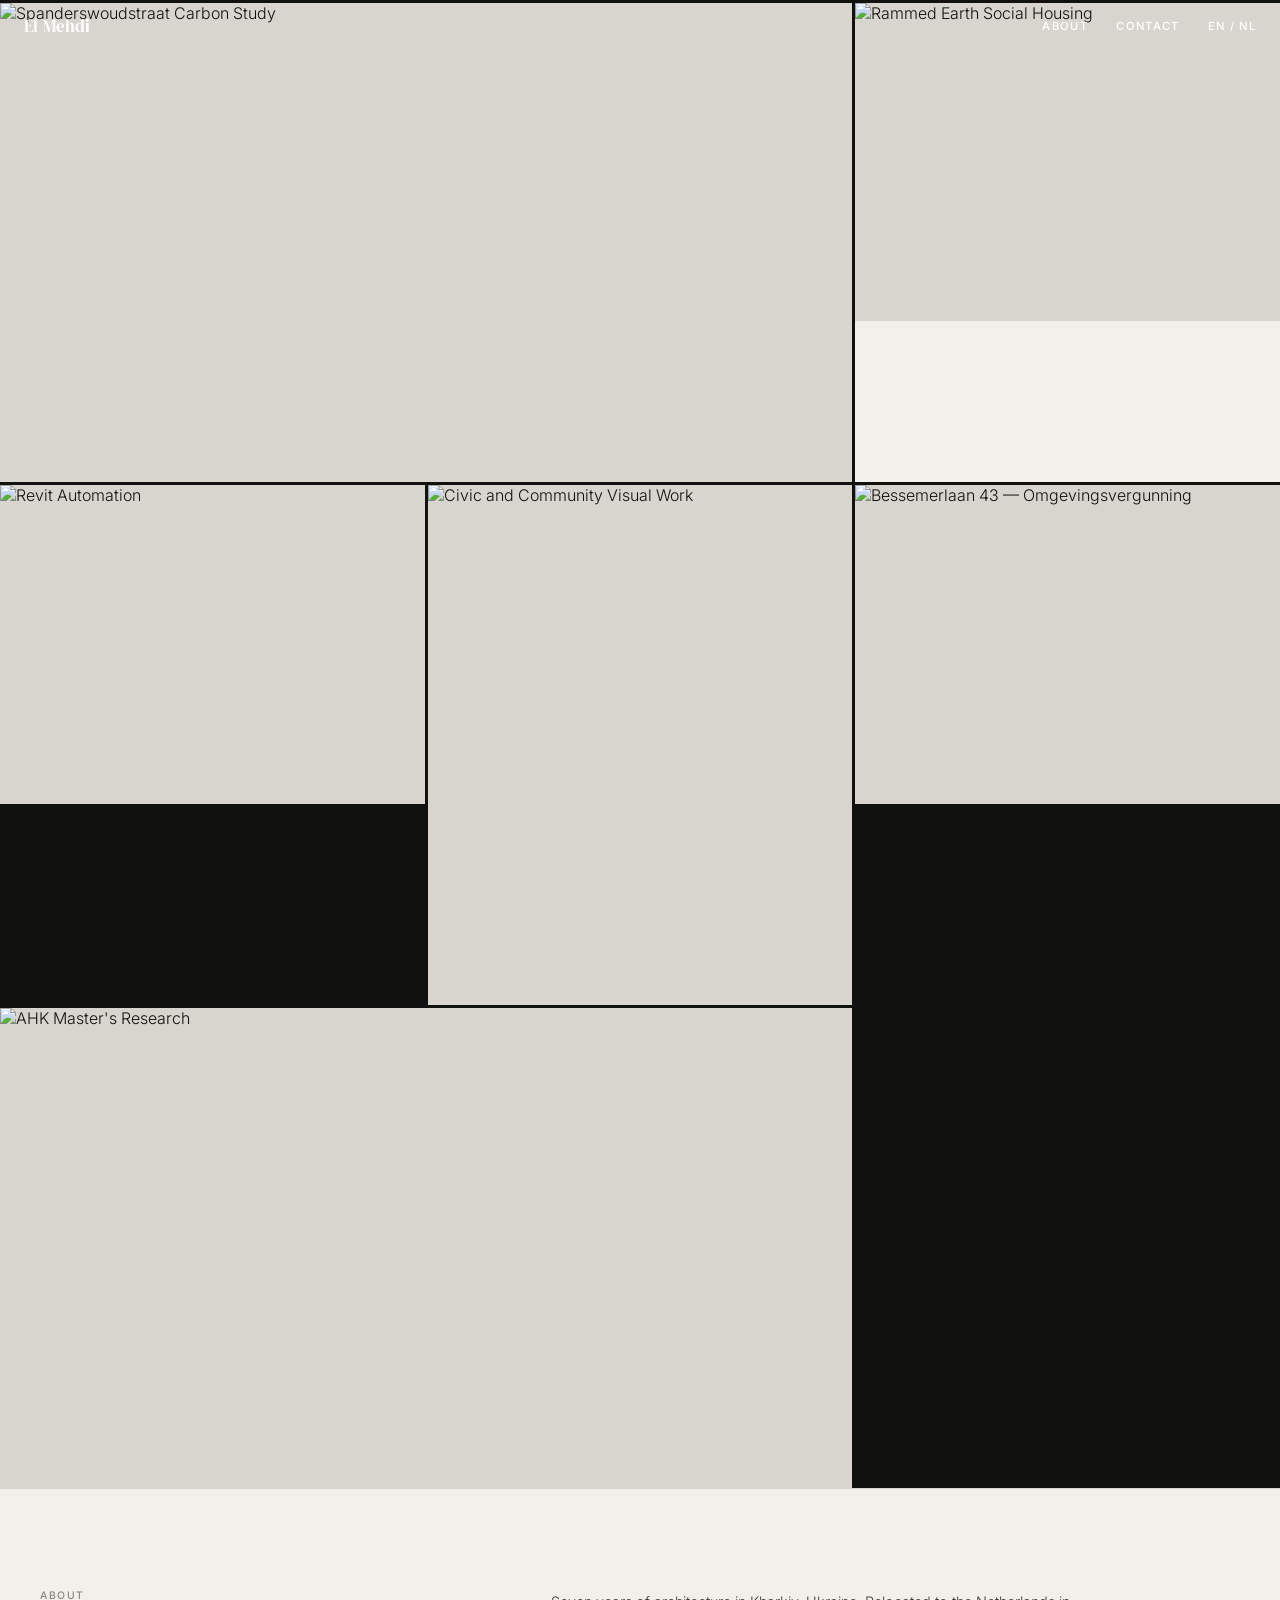
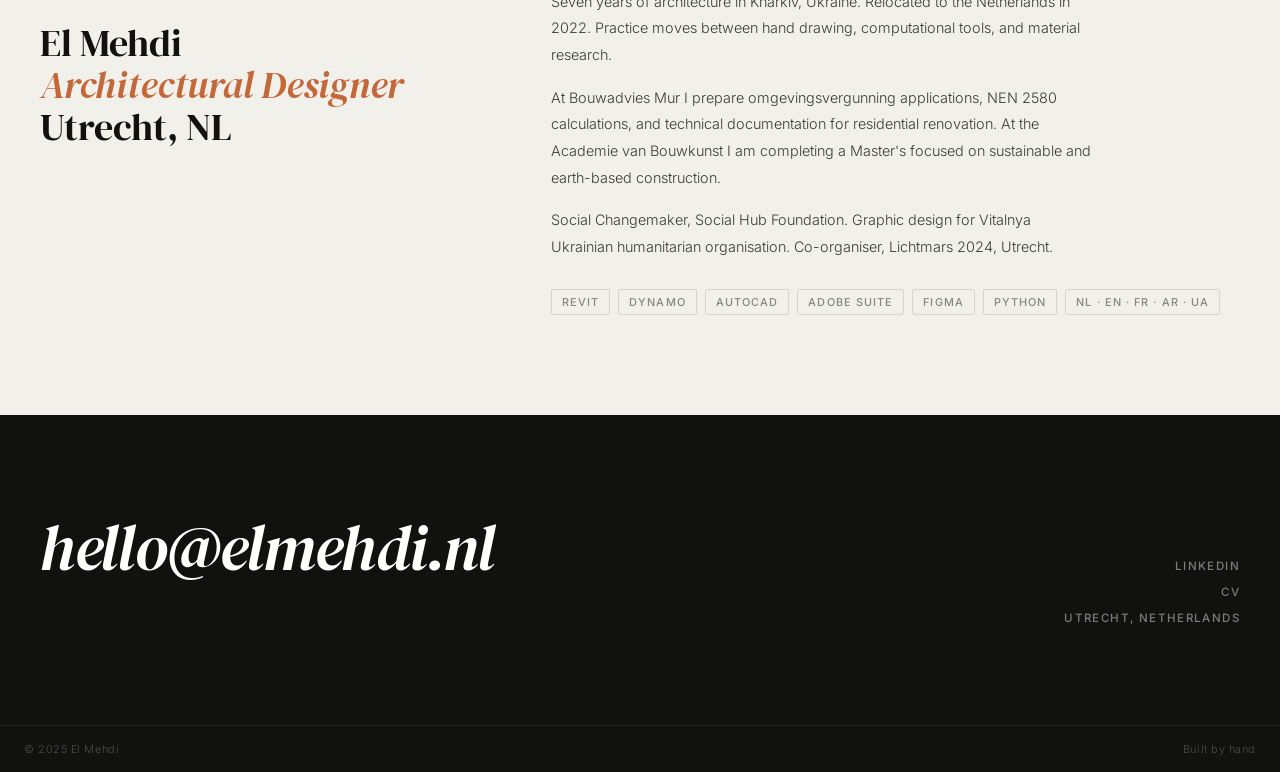
==== index.html @ c6e4014d "Add files via upload" ====
<!DOCTYPE html>
<html lang="en">
<head>
  <meta charset="UTF-8" />
  <meta name="viewport" content="width=device-width, initial-scale=1.0" />
  <title>El Mehdi — Architectural Designer</title>
  <link rel="preconnect" href="https://fonts.googleapis.com" />
  <link rel="preconnect" href="https://fonts.gstatic.com" crossorigin />
  <link href="https://fonts.googleapis.com/css2?family=DM+Serif+Display:ital@0;1&family=Inter:wght@300;400;500&display=swap" rel="stylesheet" />
  <link rel="stylesheet" href="style.css" />
</head>
<body>

  <!-- NAV -->
  <nav id="nav">
    <a href="#" class="nav-logo">El Mehdi</a>
    <div class="nav-right">
      <a href="#about">About</a>
      <a href="#contact">Contact</a>
      <span class="nav-lang">EN / NL</span>
    </div>
  </nav>

  <!-- GRID -->
  <main class="grid" id="work">

    <!-- Item 1 — large, spans 2 cols -->
    <article class="cell cell--wide" data-index="01">
      <a href="project-carbon.html" class="cell-link">
        <div class="cell-img">
          <img src="images/project-1.jpg" alt="Spanderswoudstraat Carbon Study" loading="lazy" />
          <div class="cell-placeholder"></div>
        </div>
        <div class="cell-info">
          <span class="cell-cat">Sustainability Research</span>
          <h2 class="cell-title">Spanderswoudstraat<br>Carbon Study</h2>
          <span class="cell-year">2024</span>
        </div>
      </a>
    </article>

    <!-- Item 2 -->
    <article class="cell" data-index="02">
      <a href="project-earth.html" class="cell-link">
        <div class="cell-img">
          <img src="images/project-2.jpg" alt="Rammed Earth Social Housing" loading="lazy" />
          <div class="cell-placeholder"></div>
        </div>
        <div class="cell-info">
          <span class="cell-cat">Material Research</span>
          <h2 class="cell-title">Rammed Earth<br>Social Housing</h2>
          <span class="cell-year">2024</span>
        </div>
      </a>
    </article>

    <!-- Item 3 -->
    <article class="cell" data-index="03">
      <a href="project-bim.html" class="cell-link">
        <div class="cell-img">
          <img src="images/project-3.jpg" alt="Revit Automation" loading="lazy" />
          <div class="cell-placeholder"></div>
        </div>
        <div class="cell-info">
          <span class="cell-cat">Technical Practice · BIM</span>
          <h2 class="cell-title">Revit Automation<br>Dynamo / Python</h2>
          <span class="cell-year">2024–25</span>
        </div>
      </a>
    </article>

    <!-- Item 4 — tall -->
    <article class="cell cell--tall" data-index="04">
      <a href="project-civic.html" class="cell-link">
        <div class="cell-img">
          <img src="images/project-4.jpg" alt="Civic and Community Visual Work" loading="lazy" />
          <div class="cell-placeholder"></div>
        </div>
        <div class="cell-info">
          <span class="cell-cat">Graphic Design · Community</span>
          <h2 class="cell-title">Civic &amp;<br>Community Work</h2>
          <span class="cell-year">2023–24</span>
        </div>
      </a>
    </article>

    <!-- Item 5 -->
    <article class="cell" data-index="05">
      <a href="project-bessemerlaan.html" class="cell-link">
        <div class="cell-img">
          <img src="images/project-5.jpg" alt="Bessemerlaan 43 — Omgevingsvergunning" loading="lazy" />
          <div class="cell-placeholder"></div>
        </div>
        <div class="cell-info">
          <span class="cell-cat">Technical Documentation</span>
          <h2 class="cell-title">Bessemerlaan 43<br>Omgevingsvergunning</h2>
          <span class="cell-year">2025</span>
        </div>
      </a>
    </article>

    <!-- Item 6 — wide -->
    <article class="cell cell--wide" data-index="06">
      <a href="project-master.html" class="cell-link">
        <div class="cell-img">
          <img src="images/project-6.jpg" alt="AHK Master's Research" loading="lazy" />
          <div class="cell-placeholder"></div>
        </div>
        <div class="cell-info">
          <span class="cell-cat">Academic Research · AHK</span>
          <h2 class="cell-title">Master's Research<br>Academie van Bouwkunst</h2>
          <span class="cell-year">2023–present</span>
        </div>
      </a>
    </article>

  </main>

  <!-- ABOUT -->
  <section id="about" class="about">
    <div class="about-grid">
      <div class="about-left">
        <p class="about-label">About</p>
        <h2 class="about-title">El Mehdi<br><em>Architectural Designer</em><br>Utrecht, NL</h2>
      </div>
      <div class="about-right">
        <p>Seven years of architecture in Kharkiv, Ukraine. Relocated to the Netherlands in 2022. Practice moves between hand drawing, computational tools, and material research.</p>
        <p>At Bouwadvies Mur I prepare omgevingsvergunning applications, NEN 2580 calculations, and technical documentation for residential renovation. At the Academie van Bouwkunst I am completing a Master's focused on sustainable and earth-based construction.</p>
        <p>Social Changemaker, Social Hub Foundation. Graphic design for Vitalnya Ukrainian humanitarian organisation. Co-organiser, Lichtmars 2024, Utrecht.</p>
        <div class="about-skills">
          <span>Revit</span><span>Dynamo</span><span>AutoCAD</span>
          <span>Adobe Suite</span><span>Figma</span><span>Python</span>
          <span>NL · EN · FR · AR · UA</span>
        </div>
      </div>
    </div>
  </section>

  <!-- CONTACT -->
  <section id="contact" class="contact">
    <div class="contact-inner">
      <a href="mailto:hello@elmehdi.nl" class="contact-email">hello@elmehdi.nl</a>
      <div class="contact-meta">
        <a href="https://linkedin.com/in/elmehdi" target="_blank" rel="noopener">LinkedIn</a>
        <a href="cv.pdf" target="_blank">CV</a>
        <span>Utrecht, Netherlands</span>
      </div>
    </div>
  </section>

  <footer>
    <span>© 2025 El Mehdi</span>
    <span>Built by hand</span>
  </footer>

  <script src="script.js"></script>
</body>
</html>
---- style.css ----
/* =============================================
   TOKENS
============================================= */
:root {
  --bg:       #F2F0EB;
  --ink:      #111110;
  --mid:      #888680;
  --line:     rgba(17,17,16,0.12);
  --overlay:  rgba(17,17,16,0.72);
  --clay:     #C4683A;
  --white:    #FFFFFF;

  --font-display: 'DM Serif Display', Georgia, serif;
  --font-body:    'Inter', system-ui, sans-serif;

  --nav-h: 52px;
}

/* =============================================
   RESET
============================================= */
*, *::before, *::after { box-sizing: border-box; margin: 0; padding: 0; }
html { scroll-behavior: smooth; }
body {
  background: var(--bg);
  color: var(--ink);
  font-family: var(--font-body);
  font-weight: 300;
  -webkit-font-smoothing: antialiased;
}
a { color: inherit; text-decoration: none; }
img { display: block; width: 100%; height: 100%; object-fit: cover; }

/* =============================================
   NAV
============================================= */
#nav {
  position: fixed;
  top: 0; left: 0; right: 0;
  z-index: 200;
  height: var(--nav-h);
  display: flex;
  align-items: center;
  justify-content: space-between;
  padding: 0 24px;
  mix-blend-mode: normal;
  transition: background 0.3s, border-color 0.3s;
}

#nav.scrolled {
  background: rgba(242,240,235,0.92);
  backdrop-filter: blur(10px);
  border-bottom: 1px solid var(--line);
}

.nav-logo {
  font-family: var(--font-display);
  font-size: 1.05rem;
  letter-spacing: 0.01em;
  color: var(--white);
  mix-blend-mode: difference;
}

.nav-right {
  display: flex;
  align-items: center;
  gap: 28px;
}

.nav-right a,
.nav-lang {
  font-size: 0.7rem;
  font-weight: 500;
  letter-spacing: 0.12em;
  text-transform: uppercase;
  color: var(--white);
  mix-blend-mode: difference;
  transition: opacity 0.2s;
}

.nav-right a:hover { opacity: 0.5; }

/* =============================================
   GRID
============================================= */
.grid {
  display: grid;
  grid-template-columns: repeat(3, 1fr);
  gap: 3px;
  padding-top: 3px;       /* gap from very top */
  background: var(--ink); /* gap color */
}

/* ---- cell base ---- */
.cell {
  position: relative;
  overflow: hidden;
  background: var(--bg);
}

.cell--wide  { grid-column: span 2; }
.cell--tall  { grid-row: span 2; }

.cell-link {
  display: block;
  position: relative;
  width: 100%;
  height: 100%;
}

/* ---- image wrapper ---- */
.cell-img {
  position: relative;
  width: 100%;
  /* default aspect ratio — tall cells get natural height from row span */
  aspect-ratio: 4 / 3;
  overflow: hidden;
  background: #d8d5ce;
}

.cell--wide  .cell-img { aspect-ratio: 16 / 9; }
.cell--tall  .cell-img { aspect-ratio: unset; height: 100%; min-height: 520px; }

.cell-img img {
  position: absolute;
  inset: 0;
  transition: transform 0.6s cubic-bezier(0.25, 0.46, 0.45, 0.94);
}

.cell:hover .cell-img img {
  transform: scale(1.04);
}

/* placeholder (shown when no image loaded) */
.cell-placeholder {
  position: absolute;
  inset: 0;
  background: linear-gradient(160deg, #dbd8d0 0%, #cac6be 100%);
  z-index: 0;
}

/* hide placeholder once real img loads */
.cell-img img + .cell-placeholder { z-index: -1; }

/* ---- overlay info (hidden until hover) ---- */
.cell-info {
  position: absolute;
  inset: 0;
  display: flex;
  flex-direction: column;
  justify-content: flex-end;
  padding: 24px 20px;
  background: linear-gradient(
    to top,
    rgba(0,0,0,0.68) 0%,
    rgba(0,0,0,0.28) 45%,
    rgba(0,0,0,0) 100%
  );
  opacity: 0;
  transition: opacity 0.35s ease;
}

.cell:hover .cell-info,
.cell:focus-within .cell-info {
  opacity: 1;
}

.cell-cat {
  font-size: 0.62rem;
  font-weight: 500;
  letter-spacing: 0.14em;
  text-transform: uppercase;
  color: rgba(255,255,255,0.65);
  margin-bottom: 5px;
}

.cell-title {
  font-family: var(--font-display);
  font-size: clamp(1.1rem, 1.8vw, 1.6rem);
  font-weight: 400;
  line-height: 1.1;
  color: var(--white);
  margin-bottom: 8px;
}

.cell-year {
  font-size: 0.65rem;
  font-weight: 400;
  letter-spacing: 0.1em;
  color: rgba(255,255,255,0.5);
}

/* index number — subtle top-left badge */
.cell::before {
  content: attr(data-index);
  position: absolute;
  top: 14px;
  left: 16px;
  z-index: 10;
  font-size: 0.6rem;
  font-weight: 500;
  letter-spacing: 0.1em;
  color: rgba(255,255,255,0.4);
  pointer-events: none;
  opacity: 0;
  transition: opacity 0.3s;
}

.cell:hover::before { opacity: 1; }

/* =============================================
   ABOUT
============================================= */
.about {
  padding: 100px 24px;
  border-top: 1px solid var(--line);
}

.about-grid {
  max-width: 1200px;
  margin: 0 auto;
  display: grid;
  grid-template-columns: 1fr 1.6fr;
  gap: 80px;
  align-items: start;
}

.about-label {
  font-size: 0.65rem;
  font-weight: 500;
  letter-spacing: 0.15em;
  text-transform: uppercase;
  color: var(--mid);
  margin-bottom: 20px;
}

.about-title {
  font-family: var(--font-display);
  font-size: clamp(1.8rem, 3vw, 3rem);
  font-weight: 400;
  line-height: 1.1;
}

.about-title em {
  color: var(--clay);
  font-style: italic;
}

.about-right p {
  font-size: 0.9rem;
  line-height: 1.85;
  color: #3a3a38;
  margin-bottom: 1rem;
  max-width: 60ch;
}

.about-skills {
  display: flex;
  flex-wrap: wrap;
  gap: 8px;
  margin-top: 28px;
}

.about-skills span {
  font-size: 0.68rem;
  font-weight: 500;
  letter-spacing: 0.1em;
  text-transform: uppercase;
  color: var(--mid);
  border: 1px solid var(--line);
  padding: 5px 10px;
  border-radius: 2px;
}

/* =============================================
   CONTACT
============================================= */
.contact {
  padding: 100px 24px;
  border-top: 1px solid var(--line);
  background: var(--ink);
  color: var(--white);
}

.contact-inner {
  max-width: 1200px;
  margin: 0 auto;
  display: flex;
  align-items: baseline;
  justify-content: space-between;
  flex-wrap: wrap;
  gap: 32px;
}

.contact-email {
  font-family: var(--font-display);
  font-size: clamp(2rem, 5vw, 5rem);
  font-weight: 400;
  font-style: italic;
  color: var(--white);
  letter-spacing: -0.02em;
  line-height: 1;
  transition: color 0.2s;
}

.contact-email:hover { color: var(--clay); }

.contact-meta {
  display: flex;
  flex-direction: column;
  gap: 12px;
  align-items: flex-end;
}

.contact-meta a,
.contact-meta span {
  font-size: 0.72rem;
  font-weight: 500;
  letter-spacing: 0.12em;
  text-transform: uppercase;
  color: rgba(255,255,255,0.45);
  transition: color 0.2s;
}

.contact-meta a:hover { color: var(--white); }

/* =============================================
   FOOTER
============================================= */
footer {
  display: flex;
  justify-content: space-between;
  padding: 16px 24px;
  border-top: 1px solid rgba(255,255,255,0.08);
  background: var(--ink);
  font-size: 0.68rem;
  color: rgba(255,255,255,0.25);
  letter-spacing: 0.05em;
}

/* =============================================
   RESPONSIVE
============================================= */
@media (max-width: 900px) {
  .grid { grid-template-columns: repeat(2, 1fr); }
  .cell--wide { grid-column: span 2; }
  .cell--tall { grid-row: span 1; }
  .cell--tall .cell-img { aspect-ratio: 4/3; min-height: unset; height: auto; }
}

@media (max-width: 600px) {
  .grid { grid-template-columns: 1fr; gap: 2px; }
  .cell--wide { grid-column: span 1; }
  .cell--wide .cell-img { aspect-ratio: 4/3; }

  .cell-info { opacity: 1; }  /* always visible on mobile */

  .about-grid { grid-template-columns: 1fr; gap: 40px; }
  .contact-inner { flex-direction: column; }
  .contact-meta { align-items: flex-start; }

  .nav-right { gap: 16px; }
  .nav-lang { display: none; }
}

@media (prefers-reduced-motion: reduce) {
  .cell-img img { transition: none; }
  .cell-info { transition: none; }
}
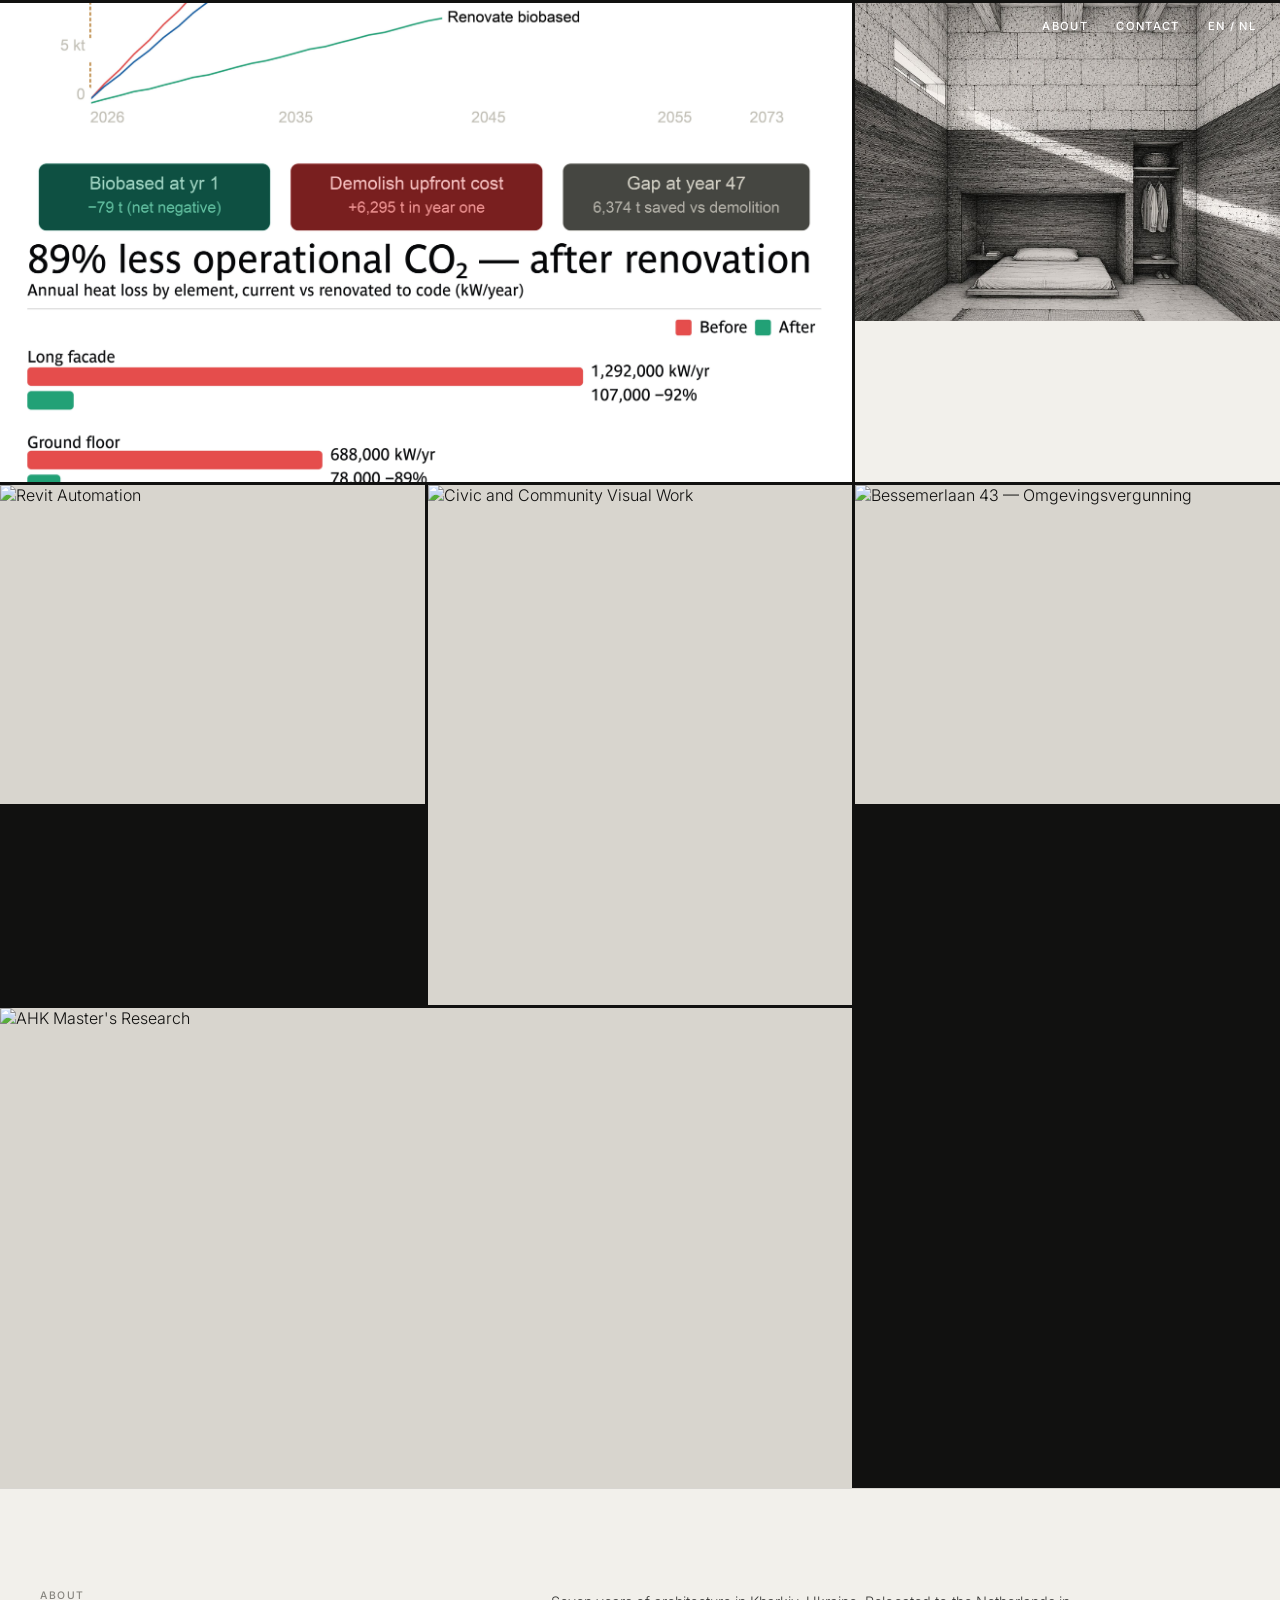
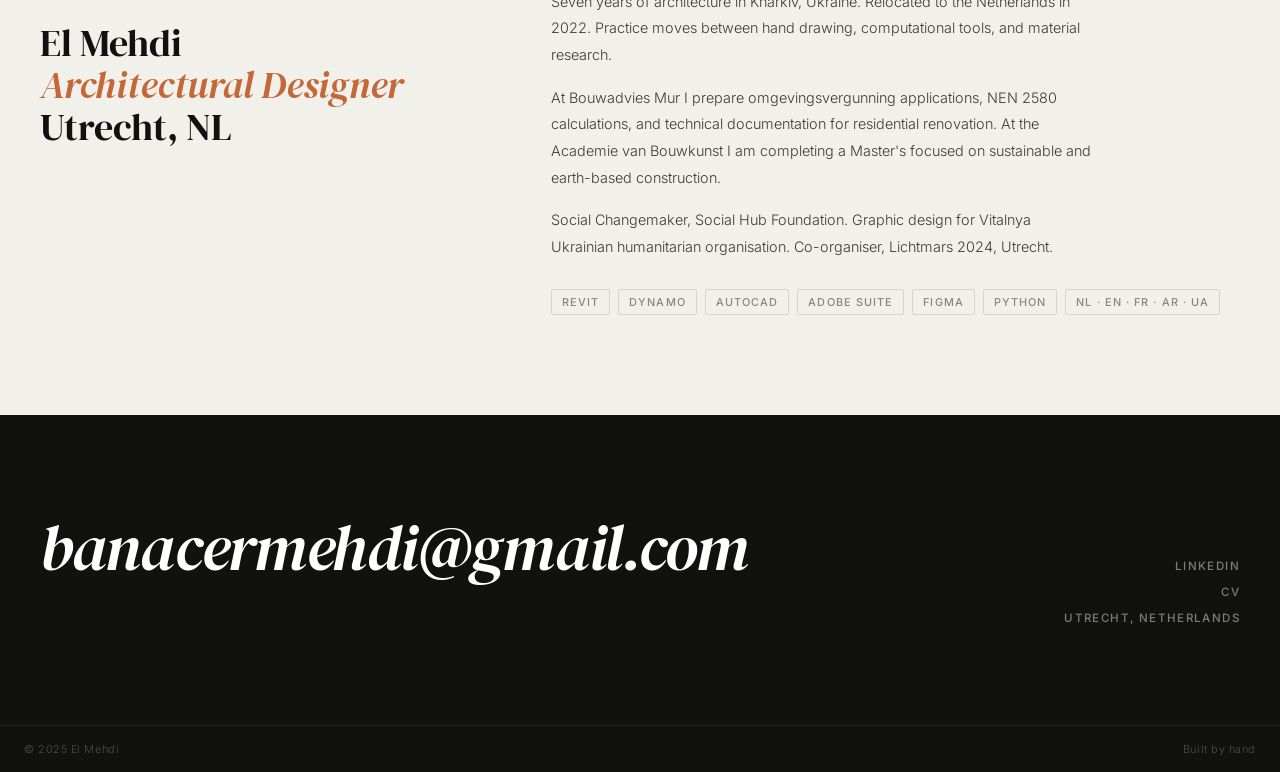
==== commit 446a4a5b: "Update index.html" ====
--- a/index.html
+++ b/index.html
@@ -139,7 +139,7 @@
   <!-- CONTACT -->
   <section id="contact" class="contact">
     <div class="contact-inner">
-      <a href="mailto:hello@elmehdi.nl" class="contact-email">hello@elmehdi.nl</a>
+      <a href="mailto:banacermehdi@gmail.com" class="contact-email">banacermehdi@gmail.com</a>
       <div class="contact-meta">
         <a href="https://linkedin.com/in/elmehdi" target="_blank" rel="noopener">LinkedIn</a>
         <a href="cv.pdf" target="_blank">CV</a>
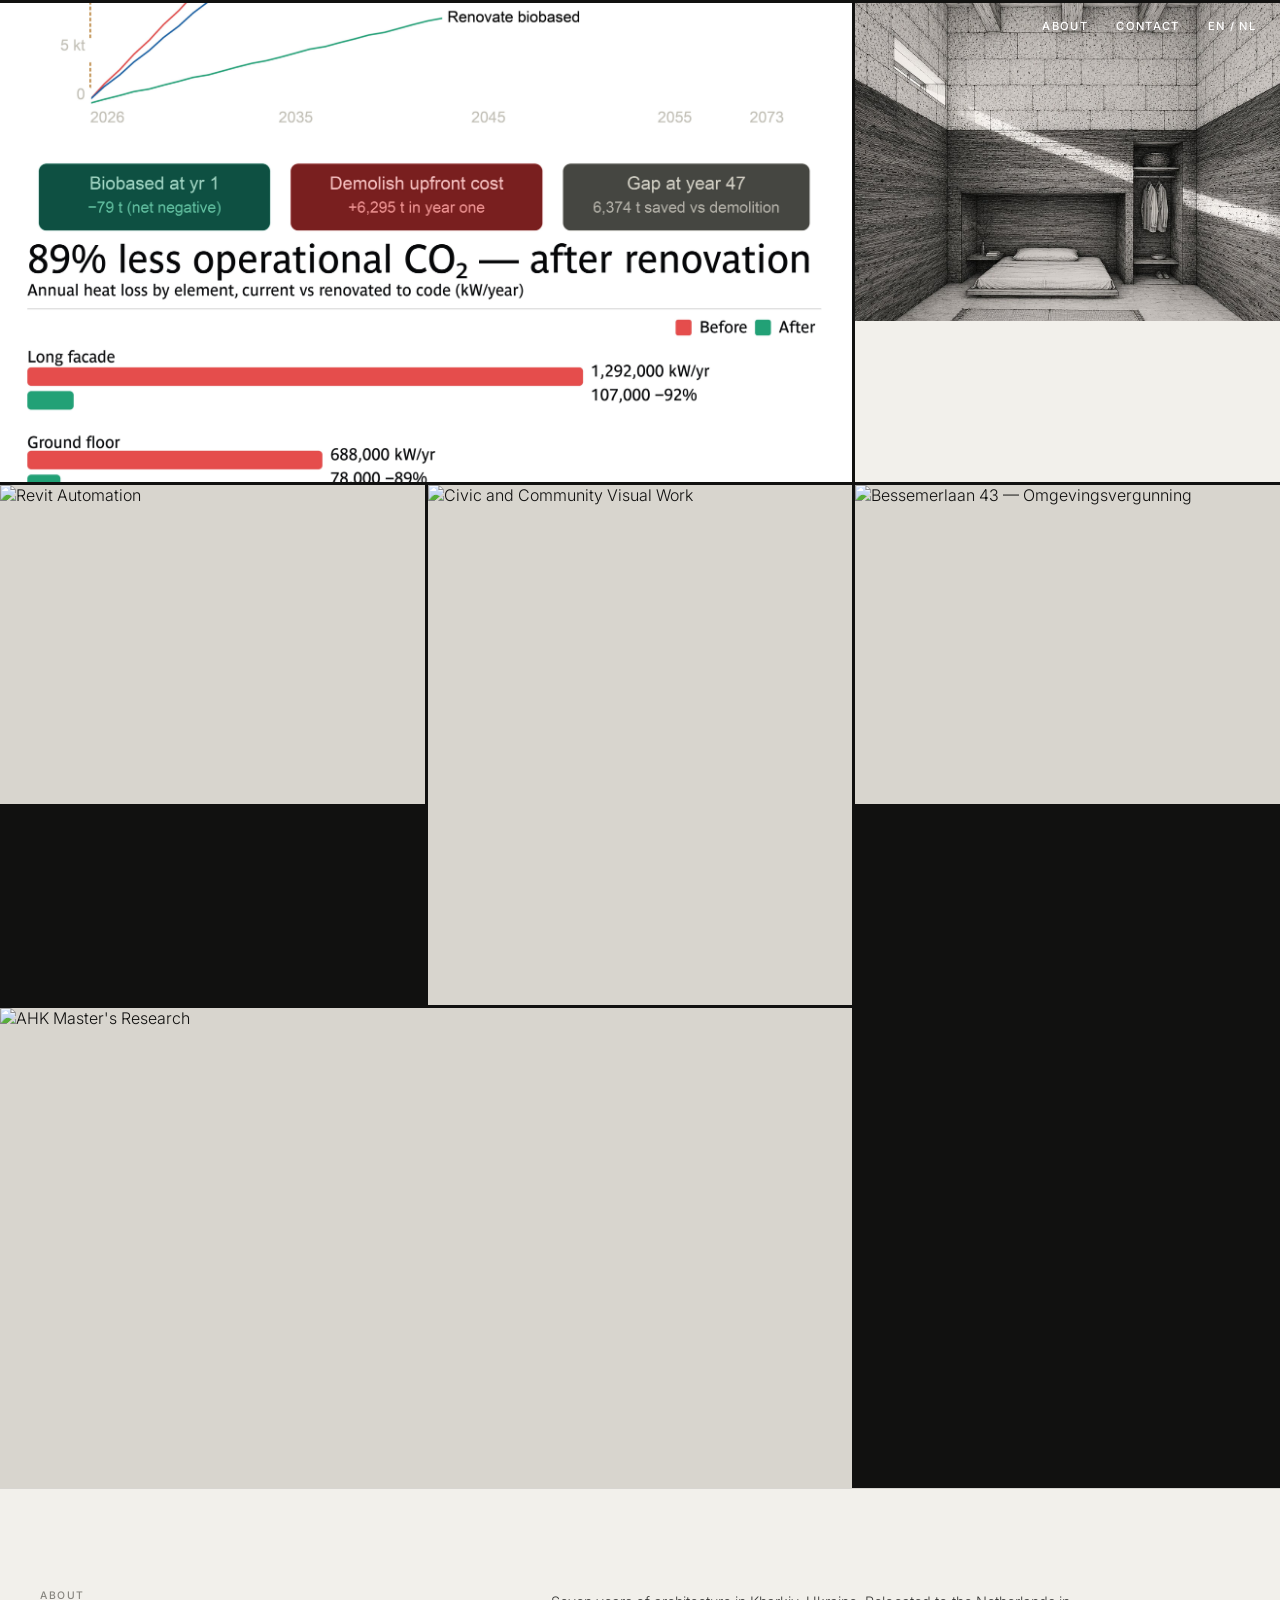
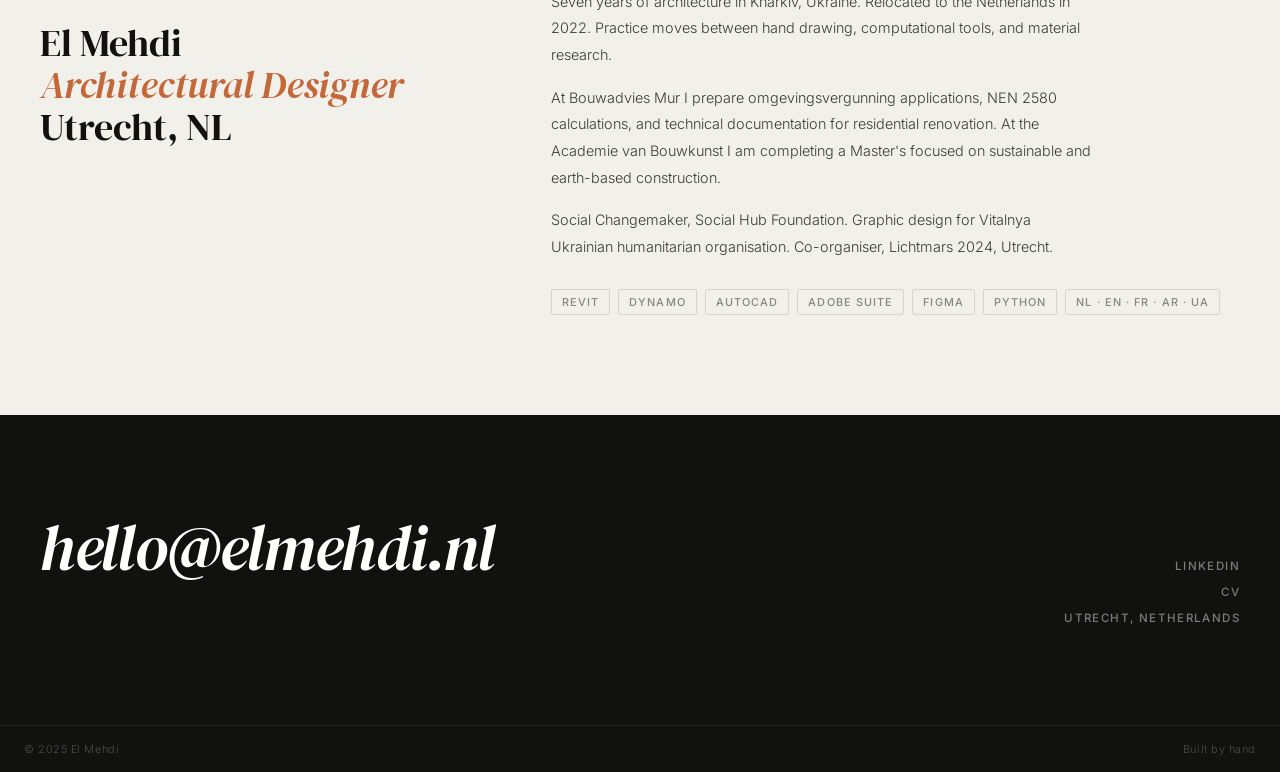
==== commit 18fbd6a9: "Add files via upload" ====
--- a/index.html
+++ b/index.html
@@ -26,7 +26,7 @@
 
     <!-- Item 1 — large, spans 2 cols -->
     <article class="cell cell--wide" data-index="01">
-      <a href="project-carbon.html" class="cell-link">
+      <a href="projects/project-carbon.html" class="cell-link">
         <div class="cell-img">
           <img src="images/project-1.jpg" alt="Spanderswoudstraat Carbon Study" loading="lazy" />
           <div class="cell-placeholder"></div>
@@ -41,7 +41,7 @@
 
     <!-- Item 2 -->
     <article class="cell" data-index="02">
-      <a href="project-earth.html" class="cell-link">
+      <a href="projects/project-earth.html" class="cell-link">
         <div class="cell-img">
           <img src="images/project-2.jpg" alt="Rammed Earth Social Housing" loading="lazy" />
           <div class="cell-placeholder"></div>
@@ -56,7 +56,7 @@
 
     <!-- Item 3 -->
     <article class="cell" data-index="03">
-      <a href="project-bim.html" class="cell-link">
+      <a href="projects/project-bim.html" class="cell-link">
         <div class="cell-img">
           <img src="images/project-3.jpg" alt="Revit Automation" loading="lazy" />
           <div class="cell-placeholder"></div>
@@ -71,7 +71,7 @@
 
     <!-- Item 4 — tall -->
     <article class="cell cell--tall" data-index="04">
-      <a href="project-civic.html" class="cell-link">
+      <a href="projects/project-civic.html" class="cell-link">
         <div class="cell-img">
           <img src="images/project-4.jpg" alt="Civic and Community Visual Work" loading="lazy" />
           <div class="cell-placeholder"></div>
@@ -86,7 +86,7 @@
 
     <!-- Item 5 -->
     <article class="cell" data-index="05">
-      <a href="project-bessemerlaan.html" class="cell-link">
+      <a href="projects/project-bessemerlaan.html" class="cell-link">
         <div class="cell-img">
           <img src="images/project-5.jpg" alt="Bessemerlaan 43 — Omgevingsvergunning" loading="lazy" />
           <div class="cell-placeholder"></div>
@@ -101,7 +101,7 @@
 
     <!-- Item 6 — wide -->
     <article class="cell cell--wide" data-index="06">
-      <a href="project-master.html" class="cell-link">
+      <a href="projects/project-master.html" class="cell-link">
         <div class="cell-img">
           <img src="images/project-6.jpg" alt="AHK Master's Research" loading="lazy" />
           <div class="cell-placeholder"></div>
@@ -139,7 +139,7 @@
   <!-- CONTACT -->
   <section id="contact" class="contact">
     <div class="contact-inner">
-      <a href="mailto:banacermehdi@gmail.com" class="contact-email">banacermehdi@gmail.com</a>
+      <a href="mailto:hello@elmehdi.nl" class="contact-email">hello@elmehdi.nl</a>
       <div class="contact-meta">
         <a href="https://linkedin.com/in/elmehdi" target="_blank" rel="noopener">LinkedIn</a>
         <a href="cv.pdf" target="_blank">CV</a>
--- a/style.css
+++ b/style.css
@@ -367,3 +367,183 @@
   .cell-img img { transition: none; }
   .cell-info { transition: none; }
 }
+
+/* =============================================
+   PROJECT PAGE
+============================================= */
+.proj-hero {
+  position: relative;
+  height: 70vh;
+  min-height: 420px;
+  overflow: hidden;
+  background: #cac6be;
+}
+
+.proj-hero img {
+  position: absolute;
+  inset: 0;
+}
+
+.proj-hero-overlay {
+  position: absolute;
+  inset: 0;
+  background: linear-gradient(to top, rgba(0,0,0,0.55) 0%, rgba(0,0,0,0.05) 50%, rgba(0,0,0,0.25) 100%);
+  display: flex;
+  flex-direction: column;
+  justify-content: flex-end;
+  padding: 48px 24px;
+}
+
+.proj-back {
+  position: absolute;
+  top: 64px;
+  left: 24px;
+  z-index: 5;
+  font-size: 0.72rem;
+  font-weight: 500;
+  letter-spacing: 0.1em;
+  text-transform: uppercase;
+  color: var(--white);
+  display: flex;
+  align-items: center;
+  gap: 6px;
+  transition: opacity 0.2s;
+}
+
+.proj-back:hover { opacity: 0.6; }
+
+.proj-hero-cat {
+  font-size: 0.68rem;
+  font-weight: 500;
+  letter-spacing: 0.14em;
+  text-transform: uppercase;
+  color: rgba(255,255,255,0.7);
+  margin-bottom: 10px;
+}
+
+.proj-hero-title {
+  font-family: var(--font-display);
+  font-size: clamp(2rem, 5vw, 4.2rem);
+  font-weight: 400;
+  line-height: 1.05;
+  color: var(--white);
+  max-width: 16ch;
+}
+
+.proj-meta-bar {
+  max-width: 1200px;
+  margin: 0 auto;
+  display: flex;
+  flex-wrap: wrap;
+  gap: 48px;
+  padding: 36px 24px;
+  border-bottom: 1px solid var(--line);
+}
+
+.proj-meta-item {
+  display: flex;
+  flex-direction: column;
+  gap: 4px;
+}
+
+.proj-meta-label {
+  font-size: 0.62rem;
+  font-weight: 500;
+  letter-spacing: 0.12em;
+  text-transform: uppercase;
+  color: var(--mid);
+}
+
+.proj-meta-value {
+  font-size: 0.85rem;
+  color: var(--ink);
+}
+
+.proj-body {
+  max-width: 1200px;
+  margin: 0 auto;
+  padding: 56px 24px 0;
+  display: grid;
+  grid-template-columns: 0.8fr 1.5fr;
+  gap: 64px;
+}
+
+.proj-intro {
+  font-family: var(--font-display);
+  font-size: clamp(1.3rem, 2vw, 1.8rem);
+  font-style: italic;
+  line-height: 1.4;
+  color: var(--ink);
+}
+
+.proj-text p {
+  font-size: 0.92rem;
+  line-height: 1.9;
+  color: #3a3a38;
+  margin-bottom: 1.4rem;
+  max-width: 68ch;
+}
+
+.proj-text h3 {
+  font-family: var(--font-display);
+  font-size: 1.3rem;
+  font-weight: 400;
+  margin: 2rem 0 1rem;
+}
+
+.proj-gallery {
+  max-width: 1200px;
+  margin: 64px auto 0;
+  padding: 0 24px;
+  display: grid;
+  grid-template-columns: repeat(2, 1fr);
+  gap: 3px;
+}
+
+.proj-gallery img {
+  aspect-ratio: 4/3;
+  width: 100%;
+  background: #d8d5ce;
+}
+
+.proj-gallery .full {
+  grid-column: 1 / -1;
+  aspect-ratio: 16/9;
+}
+
+.proj-nav {
+  max-width: 1200px;
+  margin: 80px auto 0;
+  padding: 36px 24px;
+  border-top: 1px solid var(--line);
+  display: flex;
+  justify-content: space-between;
+  align-items: center;
+}
+
+.proj-nav a {
+  font-size: 0.72rem;
+  font-weight: 500;
+  letter-spacing: 0.1em;
+  text-transform: uppercase;
+  color: var(--mid);
+  transition: color 0.2s;
+}
+
+.proj-nav a:hover { color: var(--ink); }
+
+.proj-nav .next {
+  font-family: var(--font-display);
+  font-size: 1.1rem;
+  font-style: italic;
+  text-transform: none;
+  letter-spacing: 0;
+  color: var(--ink);
+}
+
+@media (max-width: 800px) {
+  .proj-body { grid-template-columns: 1fr; gap: 32px; }
+  .proj-gallery { grid-template-columns: 1fr; }
+  .proj-gallery .full { grid-column: 1; }
+  .proj-meta-bar { gap: 24px; }
+}
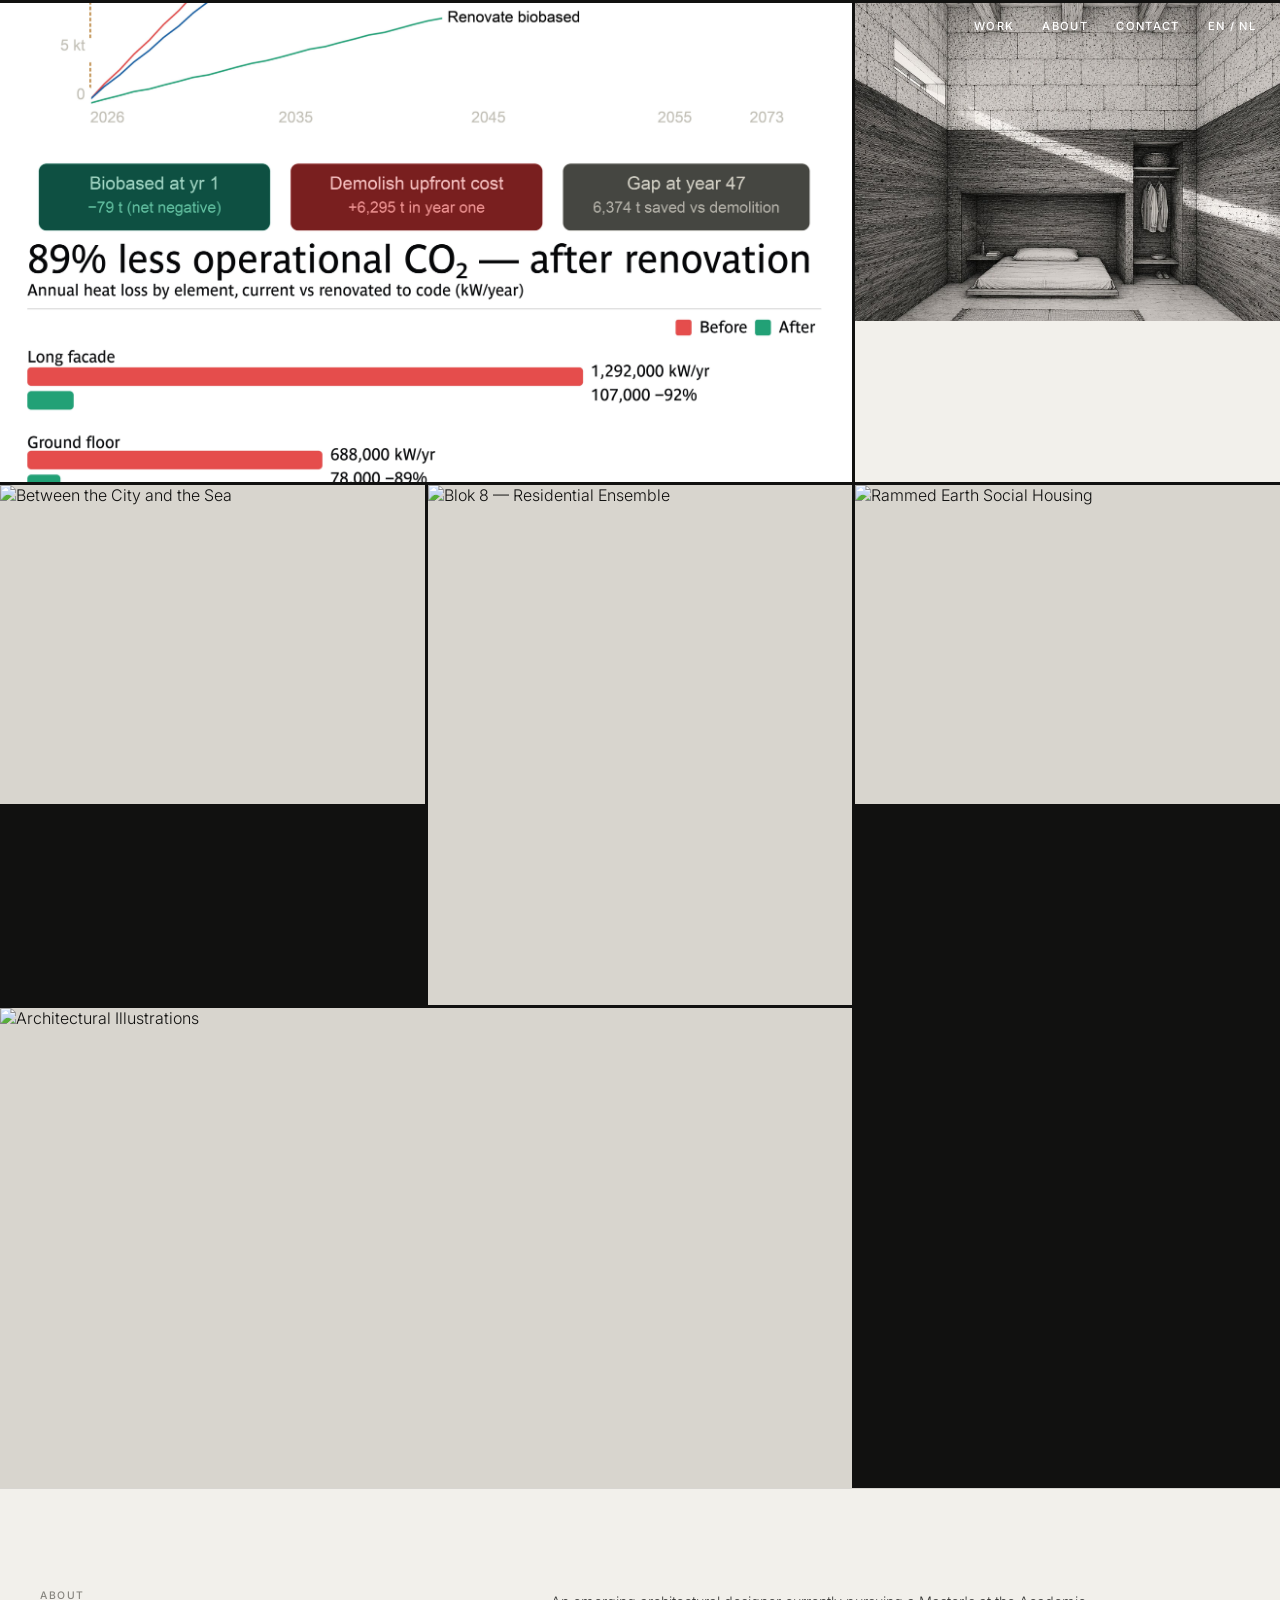
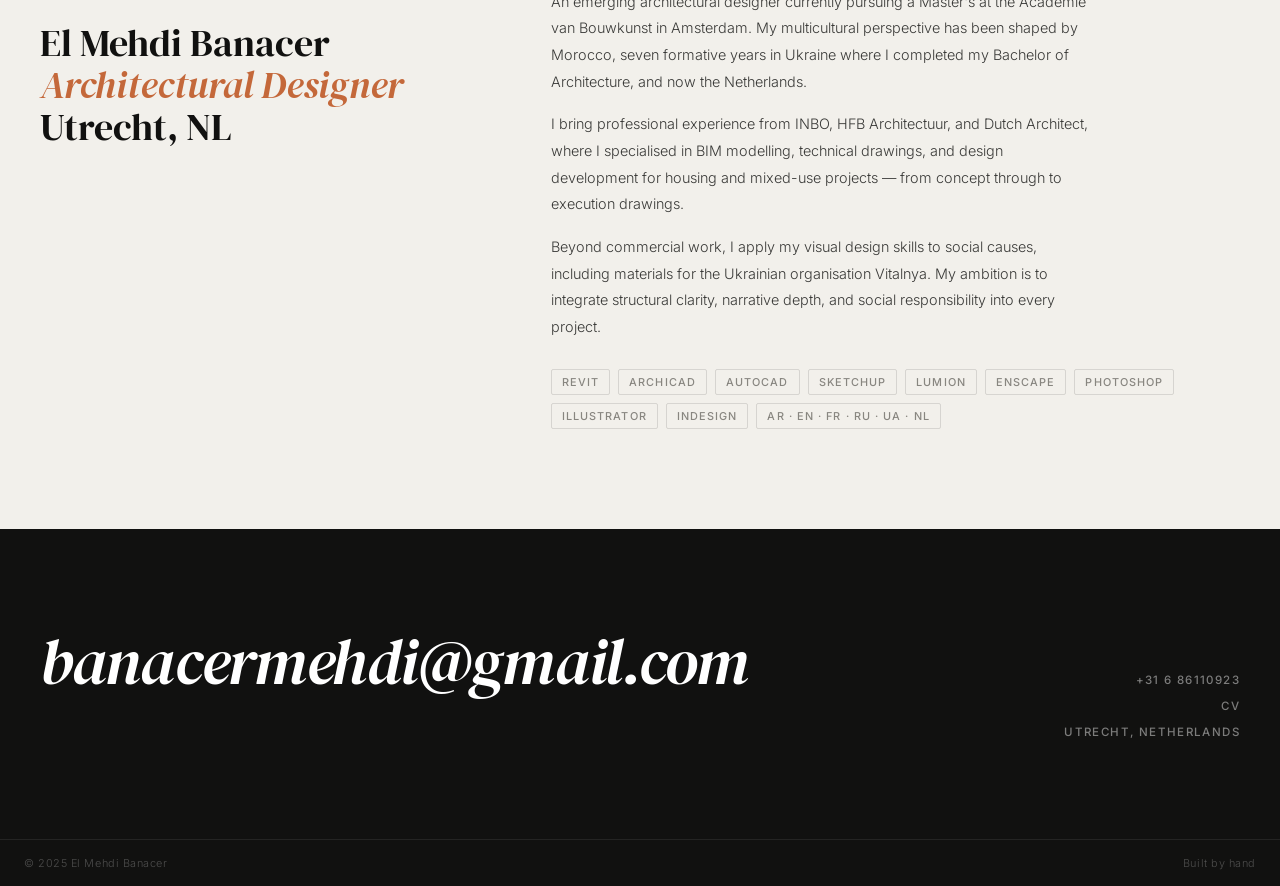
==== commit ac4a630a: "Add files via upload" ====
--- a/index.html
+++ b/index.html
@@ -3,7 +3,7 @@
 <head>
   <meta charset="UTF-8" />
   <meta name="viewport" content="width=device-width, initial-scale=1.0" />
-  <title>El Mehdi — Architectural Designer</title>
+  <title>El Mehdi Banacer — Architectural Designer</title>
   <link rel="preconnect" href="https://fonts.googleapis.com" />
   <link rel="preconnect" href="https://fonts.gstatic.com" crossorigin />
   <link href="https://fonts.googleapis.com/css2?family=DM+Serif+Display:ital@0;1&family=Inter:wght@300;400;500&display=swap" rel="stylesheet" />
@@ -11,137 +11,135 @@
 </head>
 <body>
 
-  <!-- NAV -->
   <nav id="nav">
-    <a href="#" class="nav-logo">El Mehdi</a>
+    <a href="#" class="nav-logo">El Mehdi Banacer</a>
     <div class="nav-right">
+      <a href="#work">Work</a>
       <a href="#about">About</a>
       <a href="#contact">Contact</a>
       <span class="nav-lang">EN / NL</span>
     </div>
   </nav>
 
-  <!-- GRID -->
   <main class="grid" id="work">
 
-    <!-- Item 1 — large, spans 2 cols -->
+    <!-- 01 Maassluis -->
     <article class="cell cell--wide" data-index="01">
-      <a href="projects/project-carbon.html" class="cell-link">
+      <a href="projects/project-maassluis.html" class="cell-link">
         <div class="cell-img">
-          <img src="images/project-1.jpg" alt="Spanderswoudstraat Carbon Study" loading="lazy" />
+          <img src="images/project-1.jpg" alt="Burgemeester Bakens, Maassluis" loading="lazy" />
           <div class="cell-placeholder"></div>
         </div>
         <div class="cell-info">
-          <span class="cell-cat">Sustainability Research</span>
-          <h2 class="cell-title">Spanderswoudstraat<br>Carbon Study</h2>
-          <span class="cell-year">2024</span>
+          <span class="cell-cat">Housing · Urban Design</span>
+          <h2 class="cell-title">Burgemeester Bakens<br>Maassluis</h2>
+          <span class="cell-year">HFB Architectuur · 2024</span>
         </div>
       </a>
     </article>
 
-    <!-- Item 2 -->
+    <!-- 02 Jan Tooropstraat -->
     <article class="cell" data-index="02">
+      <a href="projects/project-jantooropstraat.html" class="cell-link">
+        <div class="cell-img">
+          <img src="images/project-2.jpg" alt="Jan Tooropstraat — JT Lofts" loading="lazy" />
+          <div class="cell-placeholder"></div>
+        </div>
+        <div class="cell-info">
+          <span class="cell-cat">Adaptive Reuse · Permit</span>
+          <h2 class="cell-title">Jan Tooropstraat<br>JT Lofts</h2>
+          <span class="cell-year">Dutch Architect · 2025</span>
+        </div>
+      </a>
+    </article>
+
+    <!-- 03 Between the City and the Sea -->
+    <article class="cell" data-index="03">
+      <a href="projects/project-citysea.html" class="cell-link">
+        <div class="cell-img">
+          <img src="images/project-3.jpg" alt="Between the City and the Sea" loading="lazy" />
+          <div class="cell-placeholder"></div>
+        </div>
+        <div class="cell-info">
+          <span class="cell-cat">Urban Design · Academy</span>
+          <h2 class="cell-title">Between the City<br>and the Sea</h2>
+          <span class="cell-year">Academie van Bouwkunst</span>
+        </div>
+      </a>
+    </article>
+
+    <!-- 04 Blok 8 -->
+    <article class="cell cell--tall" data-index="04">
+      <a href="projects/project-blok8.html" class="cell-link">
+        <div class="cell-img">
+          <img src="images/project-4.jpg" alt="Blok 8 — Residential Ensemble" loading="lazy" />
+          <div class="cell-placeholder"></div>
+        </div>
+        <div class="cell-info">
+          <span class="cell-cat">Residential · Detailing</span>
+          <h2 class="cell-title">Blok 8<br>Residential Ensemble</h2>
+          <span class="cell-year">HFB Architectuur</span>
+        </div>
+      </a>
+    </article>
+
+    <!-- 05 Rammed Earth -->
+    <article class="cell" data-index="05">
       <a href="projects/project-earth.html" class="cell-link">
         <div class="cell-img">
-          <img src="images/project-2.jpg" alt="Rammed Earth Social Housing" loading="lazy" />
+          <img src="images/project-5.jpg" alt="Rammed Earth Social Housing" loading="lazy" />
           <div class="cell-placeholder"></div>
         </div>
         <div class="cell-info">
           <span class="cell-cat">Material Research</span>
           <h2 class="cell-title">Rammed Earth<br>Social Housing</h2>
-          <span class="cell-year">2024</span>
+          <span class="cell-year">Master's Research</span>
         </div>
       </a>
     </article>
 
-    <!-- Item 3 -->
-    <article class="cell" data-index="03">
-      <a href="projects/project-bim.html" class="cell-link">
+    <!-- 06 Illustrations -->
+    <article class="cell cell--wide" data-index="06">
+      <a href="projects/project-illustrations.html" class="cell-link">
         <div class="cell-img">
-          <img src="images/project-3.jpg" alt="Revit Automation" loading="lazy" />
+          <img src="images/project-6.jpg" alt="Architectural Illustrations" loading="lazy" />
           <div class="cell-placeholder"></div>
         </div>
         <div class="cell-info">
-          <span class="cell-cat">Technical Practice · BIM</span>
-          <h2 class="cell-title">Revit Automation<br>Dynamo / Python</h2>
-          <span class="cell-year">2024–25</span>
-        </div>
-      </a>
-    </article>
-
-    <!-- Item 4 — tall -->
-    <article class="cell cell--tall" data-index="04">
-      <a href="projects/project-civic.html" class="cell-link">
-        <div class="cell-img">
-          <img src="images/project-4.jpg" alt="Civic and Community Visual Work" loading="lazy" />
-          <div class="cell-placeholder"></div>
-        </div>
-        <div class="cell-info">
-          <span class="cell-cat">Graphic Design · Community</span>
-          <h2 class="cell-title">Civic &amp;<br>Community Work</h2>
-          <span class="cell-year">2023–24</span>
-        </div>
-      </a>
-    </article>
-
-    <!-- Item 5 -->
-    <article class="cell" data-index="05">
-      <a href="projects/project-bessemerlaan.html" class="cell-link">
-        <div class="cell-img">
-          <img src="images/project-5.jpg" alt="Bessemerlaan 43 — Omgevingsvergunning" loading="lazy" />
-          <div class="cell-placeholder"></div>
-        </div>
-        <div class="cell-info">
-          <span class="cell-cat">Technical Documentation</span>
-          <h2 class="cell-title">Bessemerlaan 43<br>Omgevingsvergunning</h2>
-          <span class="cell-year">2025</span>
-        </div>
-      </a>
-    </article>
-
-    <!-- Item 6 — wide -->
-    <article class="cell cell--wide" data-index="06">
-      <a href="projects/project-master.html" class="cell-link">
-        <div class="cell-img">
-          <img src="images/project-6.jpg" alt="AHK Master's Research" loading="lazy" />
-          <div class="cell-placeholder"></div>
-        </div>
-        <div class="cell-info">
-          <span class="cell-cat">Academic Research · AHK</span>
-          <h2 class="cell-title">Master's Research<br>Academie van Bouwkunst</h2>
-          <span class="cell-year">2023–present</span>
+          <span class="cell-cat">Visualization · Various Projects</span>
+          <h2 class="cell-title">Illustrations<br>Lumion · Enscape · Photoshop</h2>
+          <span class="cell-year">INBO · HFB · 2022–25</span>
         </div>
       </a>
     </article>
 
   </main>
 
-  <!-- ABOUT -->
   <section id="about" class="about">
     <div class="about-grid">
       <div class="about-left">
         <p class="about-label">About</p>
-        <h2 class="about-title">El Mehdi<br><em>Architectural Designer</em><br>Utrecht, NL</h2>
+        <h2 class="about-title">El Mehdi Banacer<br><em>Architectural Designer</em><br>Utrecht, NL</h2>
       </div>
       <div class="about-right">
-        <p>Seven years of architecture in Kharkiv, Ukraine. Relocated to the Netherlands in 2022. Practice moves between hand drawing, computational tools, and material research.</p>
-        <p>At Bouwadvies Mur I prepare omgevingsvergunning applications, NEN 2580 calculations, and technical documentation for residential renovation. At the Academie van Bouwkunst I am completing a Master's focused on sustainable and earth-based construction.</p>
-        <p>Social Changemaker, Social Hub Foundation. Graphic design for Vitalnya Ukrainian humanitarian organisation. Co-organiser, Lichtmars 2024, Utrecht.</p>
+        <p>An emerging architectural designer currently pursuing a Master's at the Academie van Bouwkunst in Amsterdam. My multicultural perspective has been shaped by Morocco, seven formative years in Ukraine where I completed my Bachelor of Architecture, and now the Netherlands.</p>
+        <p>I bring professional experience from INBO, HFB Architectuur, and Dutch Architect, where I specialised in BIM modelling, technical drawings, and design development for housing and mixed-use projects — from concept through to execution drawings.</p>
+        <p>Beyond commercial work, I apply my visual design skills to social causes, including materials for the Ukrainian organisation Vitalnya. My ambition is to integrate structural clarity, narrative depth, and social responsibility into every project.</p>
         <div class="about-skills">
-          <span>Revit</span><span>Dynamo</span><span>AutoCAD</span>
-          <span>Adobe Suite</span><span>Figma</span><span>Python</span>
-          <span>NL · EN · FR · AR · UA</span>
+          <span>Revit</span><span>Archicad</span><span>AutoCAD</span>
+          <span>SketchUp</span><span>Lumion</span><span>Enscape</span>
+          <span>Photoshop</span><span>Illustrator</span><span>InDesign</span>
+          <span>AR · EN · FR · RU · UA · NL</span>
         </div>
       </div>
     </div>
   </section>
 
-  <!-- CONTACT -->
   <section id="contact" class="contact">
     <div class="contact-inner">
-      <a href="mailto:hello@elmehdi.nl" class="contact-email">hello@elmehdi.nl</a>
+      <a href="mailto:banacermehdi@gmail.com" class="contact-email">banacermehdi@gmail.com</a>
       <div class="contact-meta">
-        <a href="https://linkedin.com/in/elmehdi" target="_blank" rel="noopener">LinkedIn</a>
+        <a href="tel:+31686110923">+31 6 86110923</a>
         <a href="cv.pdf" target="_blank">CV</a>
         <span>Utrecht, Netherlands</span>
       </div>
@@ -149,7 +147,7 @@
   </section>
 
   <footer>
-    <span>© 2025 El Mehdi</span>
+    <span>© 2025 El Mehdi Banacer</span>
     <span>Built by hand</span>
   </footer>
 
--- a/style.css
+++ b/style.css
@@ -501,14 +501,20 @@
 }
 
 .proj-gallery img {
-  aspect-ratio: 4/3;
   width: 100%;
+  height: 100%;
   background: #d8d5ce;
 }
 
+/* big image on top, spanning both columns */
 .proj-gallery .full {
   grid-column: 1 / -1;
   aspect-ratio: 16/9;
+}
+
+/* the two below sit side by side */
+.proj-gallery .half {
+  aspect-ratio: 4/3;
 }
 
 .proj-nav {
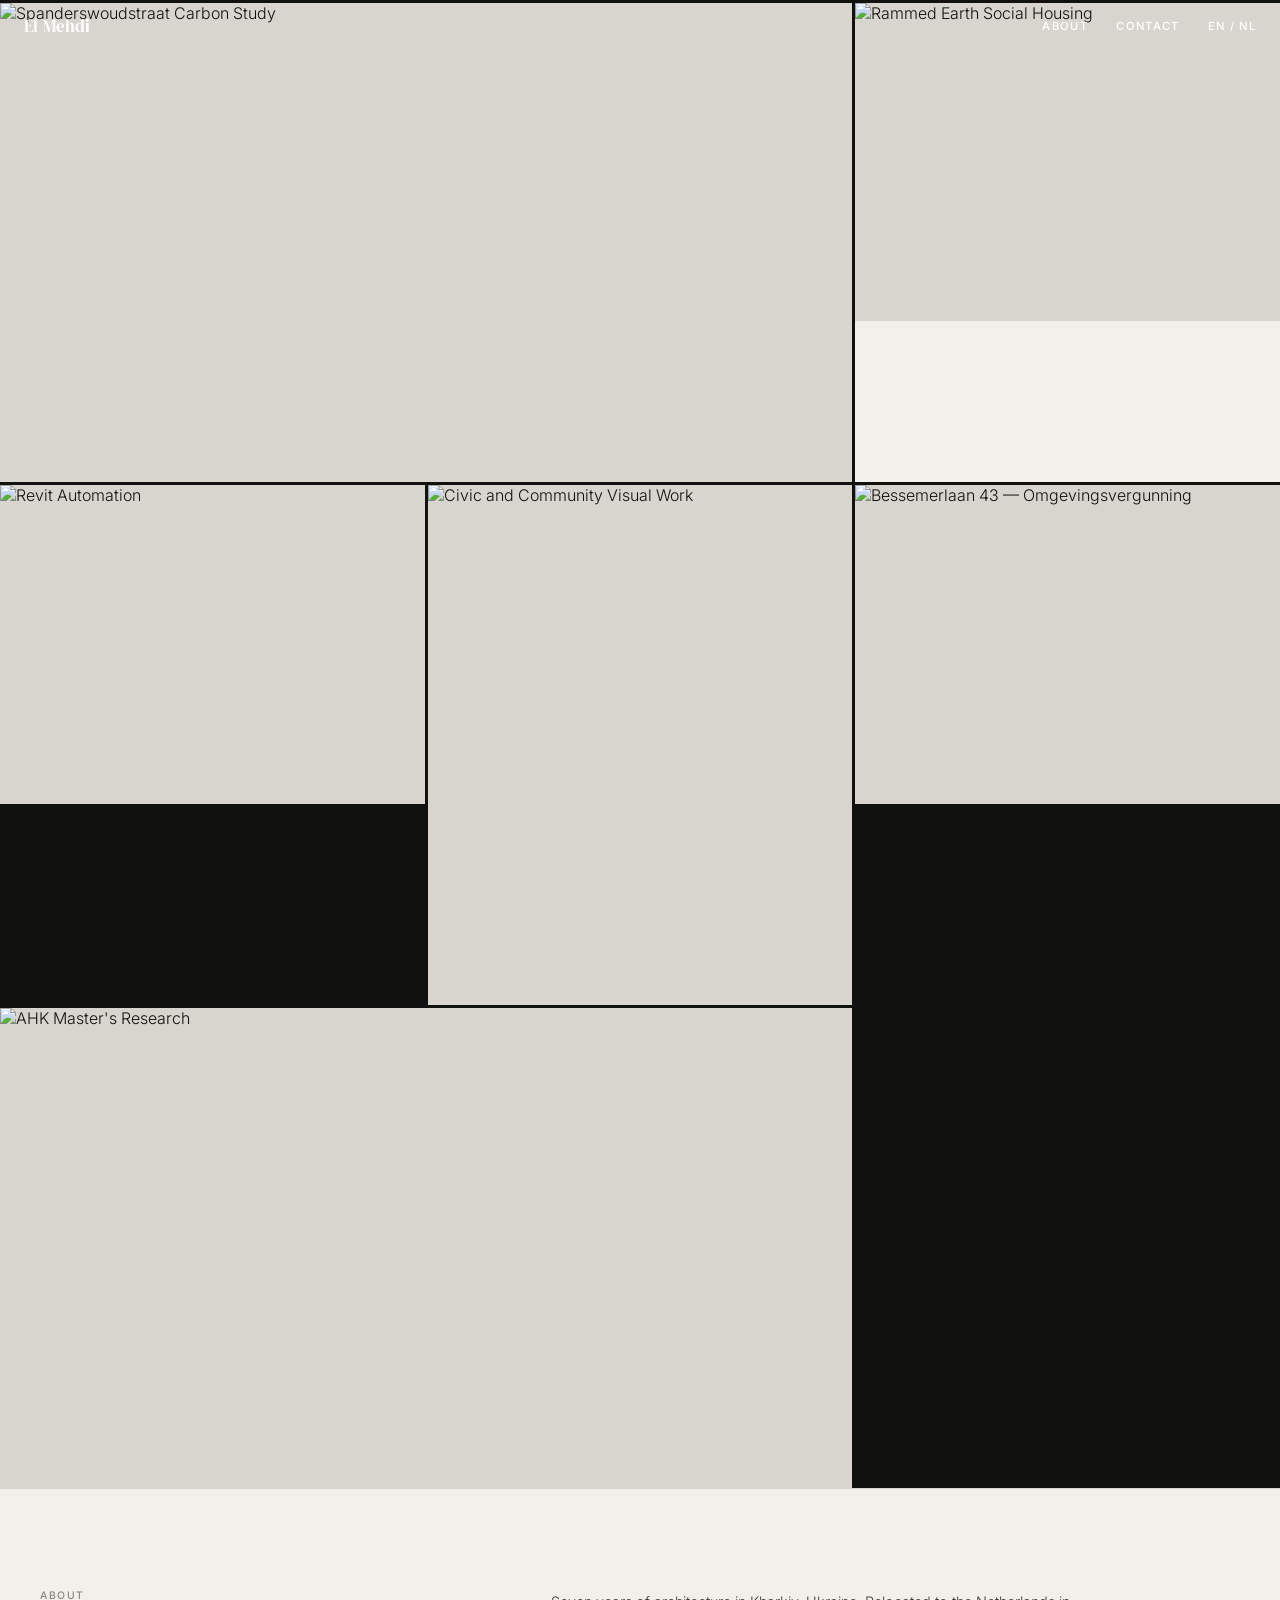
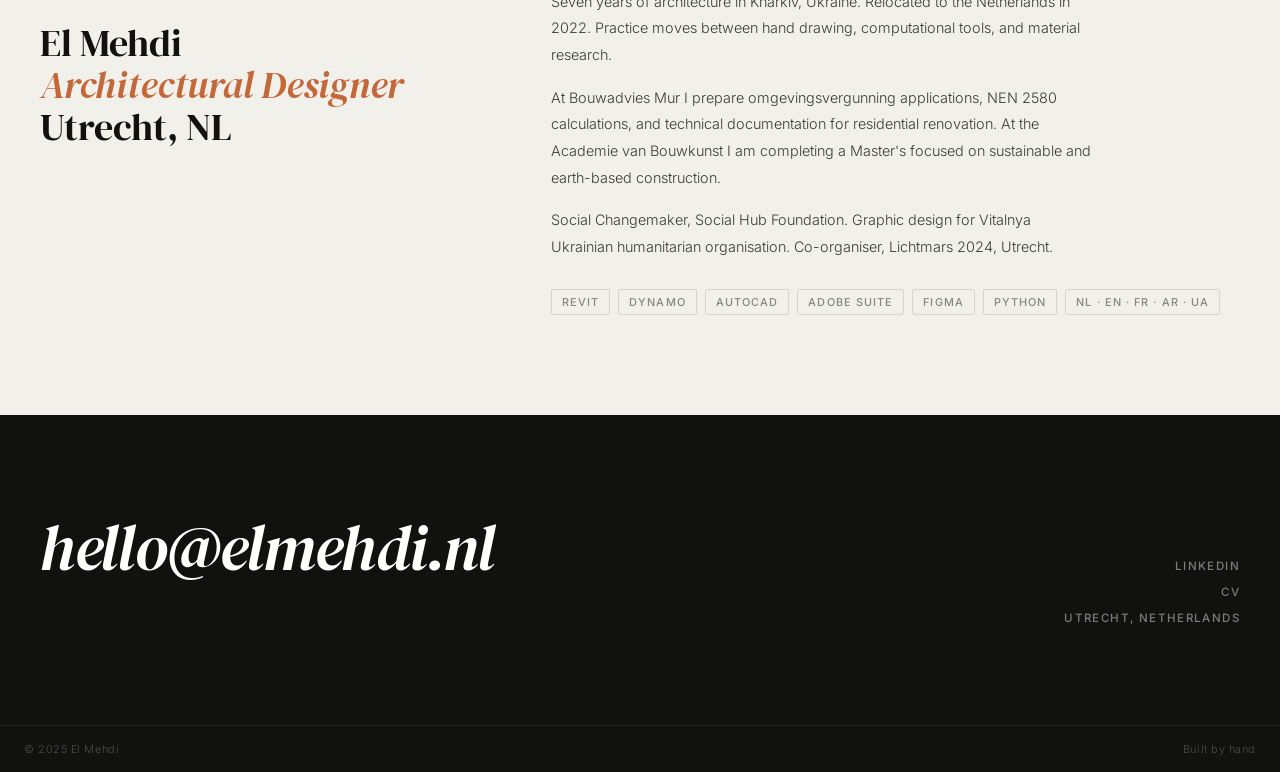
==== commit 9bed4cbb: "Add files via upload" ====
--- a/index.html
+++ b/index.html
@@ -3,7 +3,7 @@
 <head>
   <meta charset="UTF-8" />
   <meta name="viewport" content="width=device-width, initial-scale=1.0" />
-  <title>El Mehdi Banacer — Architectural Designer</title>
+  <title>El Mehdi — Architectural Designer</title>
   <link rel="preconnect" href="https://fonts.googleapis.com" />
   <link rel="preconnect" href="https://fonts.gstatic.com" crossorigin />
   <link href="https://fonts.googleapis.com/css2?family=DM+Serif+Display:ital@0;1&family=Inter:wght@300;400;500&display=swap" rel="stylesheet" />
@@ -11,135 +11,137 @@
 </head>
 <body>
 
+  <!-- NAV -->
   <nav id="nav">
-    <a href="#" class="nav-logo">El Mehdi Banacer</a>
+    <a href="#" class="nav-logo">El Mehdi</a>
     <div class="nav-right">
-      <a href="#work">Work</a>
       <a href="#about">About</a>
       <a href="#contact">Contact</a>
       <span class="nav-lang">EN / NL</span>
     </div>
   </nav>
 
+  <!-- GRID -->
   <main class="grid" id="work">
 
-    <!-- 01 Maassluis -->
+    <!-- Item 1 — large, spans 2 cols -->
     <article class="cell cell--wide" data-index="01">
-      <a href="projects/project-maassluis.html" class="cell-link">
+      <a href="projects/project-carbon.html" class="cell-link">
         <div class="cell-img">
-          <img src="images/project-1.jpg" alt="Burgemeester Bakens, Maassluis" loading="lazy" />
+          <img src="images/project-1.jpg" alt="Spanderswoudstraat Carbon Study" loading="lazy" />
           <div class="cell-placeholder"></div>
         </div>
         <div class="cell-info">
-          <span class="cell-cat">Housing · Urban Design</span>
-          <h2 class="cell-title">Burgemeester Bakens<br>Maassluis</h2>
-          <span class="cell-year">HFB Architectuur · 2024</span>
+          <span class="cell-cat">Sustainability Research</span>
+          <h2 class="cell-title">Spanderswoudstraat<br>Carbon Study</h2>
+          <span class="cell-year">2024</span>
         </div>
       </a>
     </article>
 
-    <!-- 02 Jan Tooropstraat -->
+    <!-- Item 2 -->
     <article class="cell" data-index="02">
-      <a href="projects/project-jantooropstraat.html" class="cell-link">
-        <div class="cell-img">
-          <img src="images/project-2.jpg" alt="Jan Tooropstraat — JT Lofts" loading="lazy" />
-          <div class="cell-placeholder"></div>
-        </div>
-        <div class="cell-info">
-          <span class="cell-cat">Adaptive Reuse · Permit</span>
-          <h2 class="cell-title">Jan Tooropstraat<br>JT Lofts</h2>
-          <span class="cell-year">Dutch Architect · 2025</span>
-        </div>
-      </a>
-    </article>
-
-    <!-- 03 Between the City and the Sea -->
-    <article class="cell" data-index="03">
-      <a href="projects/project-citysea.html" class="cell-link">
-        <div class="cell-img">
-          <img src="images/project-3.jpg" alt="Between the City and the Sea" loading="lazy" />
-          <div class="cell-placeholder"></div>
-        </div>
-        <div class="cell-info">
-          <span class="cell-cat">Urban Design · Academy</span>
-          <h2 class="cell-title">Between the City<br>and the Sea</h2>
-          <span class="cell-year">Academie van Bouwkunst</span>
-        </div>
-      </a>
-    </article>
-
-    <!-- 04 Blok 8 -->
-    <article class="cell cell--tall" data-index="04">
-      <a href="projects/project-blok8.html" class="cell-link">
-        <div class="cell-img">
-          <img src="images/project-4.jpg" alt="Blok 8 — Residential Ensemble" loading="lazy" />
-          <div class="cell-placeholder"></div>
-        </div>
-        <div class="cell-info">
-          <span class="cell-cat">Residential · Detailing</span>
-          <h2 class="cell-title">Blok 8<br>Residential Ensemble</h2>
-          <span class="cell-year">HFB Architectuur</span>
-        </div>
-      </a>
-    </article>
-
-    <!-- 05 Rammed Earth -->
-    <article class="cell" data-index="05">
       <a href="projects/project-earth.html" class="cell-link">
         <div class="cell-img">
-          <img src="images/project-5.jpg" alt="Rammed Earth Social Housing" loading="lazy" />
+          <img src="images/project-2.jpg" alt="Rammed Earth Social Housing" loading="lazy" />
           <div class="cell-placeholder"></div>
         </div>
         <div class="cell-info">
           <span class="cell-cat">Material Research</span>
           <h2 class="cell-title">Rammed Earth<br>Social Housing</h2>
-          <span class="cell-year">Master's Research</span>
+          <span class="cell-year">2024</span>
         </div>
       </a>
     </article>
 
-    <!-- 06 Illustrations -->
-    <article class="cell cell--wide" data-index="06">
-      <a href="projects/project-illustrations.html" class="cell-link">
+    <!-- Item 3 -->
+    <article class="cell" data-index="03">
+      <a href="projects/project-bim.html" class="cell-link">
         <div class="cell-img">
-          <img src="images/project-6.jpg" alt="Architectural Illustrations" loading="lazy" />
+          <img src="images/project-3.jpg" alt="Revit Automation" loading="lazy" />
           <div class="cell-placeholder"></div>
         </div>
         <div class="cell-info">
-          <span class="cell-cat">Visualization · Various Projects</span>
-          <h2 class="cell-title">Illustrations<br>Lumion · Enscape · Photoshop</h2>
-          <span class="cell-year">INBO · HFB · 2022–25</span>
+          <span class="cell-cat">Technical Practice · BIM</span>
+          <h2 class="cell-title">Revit Automation<br>Dynamo / Python</h2>
+          <span class="cell-year">2024–25</span>
+        </div>
+      </a>
+    </article>
+
+    <!-- Item 4 — tall -->
+    <article class="cell cell--tall" data-index="04">
+      <a href="projects/project-civic.html" class="cell-link">
+        <div class="cell-img">
+          <img src="images/project-4.jpg" alt="Civic and Community Visual Work" loading="lazy" />
+          <div class="cell-placeholder"></div>
+        </div>
+        <div class="cell-info">
+          <span class="cell-cat">Graphic Design · Community</span>
+          <h2 class="cell-title">Civic &amp;<br>Community Work</h2>
+          <span class="cell-year">2023–24</span>
+        </div>
+      </a>
+    </article>
+
+    <!-- Item 5 -->
+    <article class="cell" data-index="05">
+      <a href="projects/project-bessemerlaan.html" class="cell-link">
+        <div class="cell-img">
+          <img src="images/project-5.jpg" alt="Bessemerlaan 43 — Omgevingsvergunning" loading="lazy" />
+          <div class="cell-placeholder"></div>
+        </div>
+        <div class="cell-info">
+          <span class="cell-cat">Technical Documentation</span>
+          <h2 class="cell-title">Bessemerlaan 43<br>Omgevingsvergunning</h2>
+          <span class="cell-year">2025</span>
+        </div>
+      </a>
+    </article>
+
+    <!-- Item 6 — wide -->
+    <article class="cell cell--wide" data-index="06">
+      <a href="projects/project-master.html" class="cell-link">
+        <div class="cell-img">
+          <img src="images/project-6.jpg" alt="AHK Master's Research" loading="lazy" />
+          <div class="cell-placeholder"></div>
+        </div>
+        <div class="cell-info">
+          <span class="cell-cat">Academic Research · AHK</span>
+          <h2 class="cell-title">Master's Research<br>Academie van Bouwkunst</h2>
+          <span class="cell-year">2023–present</span>
         </div>
       </a>
     </article>
 
   </main>
 
+  <!-- ABOUT -->
   <section id="about" class="about">
     <div class="about-grid">
       <div class="about-left">
         <p class="about-label">About</p>
-        <h2 class="about-title">El Mehdi Banacer<br><em>Architectural Designer</em><br>Utrecht, NL</h2>
+        <h2 class="about-title">El Mehdi<br><em>Architectural Designer</em><br>Utrecht, NL</h2>
       </div>
       <div class="about-right">
-        <p>An emerging architectural designer currently pursuing a Master's at the Academie van Bouwkunst in Amsterdam. My multicultural perspective has been shaped by Morocco, seven formative years in Ukraine where I completed my Bachelor of Architecture, and now the Netherlands.</p>
-        <p>I bring professional experience from INBO, HFB Architectuur, and Dutch Architect, where I specialised in BIM modelling, technical drawings, and design development for housing and mixed-use projects — from concept through to execution drawings.</p>
-        <p>Beyond commercial work, I apply my visual design skills to social causes, including materials for the Ukrainian organisation Vitalnya. My ambition is to integrate structural clarity, narrative depth, and social responsibility into every project.</p>
+        <p>Seven years of architecture in Kharkiv, Ukraine. Relocated to the Netherlands in 2022. Practice moves between hand drawing, computational tools, and material research.</p>
+        <p>At Bouwadvies Mur I prepare omgevingsvergunning applications, NEN 2580 calculations, and technical documentation for residential renovation. At the Academie van Bouwkunst I am completing a Master's focused on sustainable and earth-based construction.</p>
+        <p>Social Changemaker, Social Hub Foundation. Graphic design for Vitalnya Ukrainian humanitarian organisation. Co-organiser, Lichtmars 2024, Utrecht.</p>
         <div class="about-skills">
-          <span>Revit</span><span>Archicad</span><span>AutoCAD</span>
-          <span>SketchUp</span><span>Lumion</span><span>Enscape</span>
-          <span>Photoshop</span><span>Illustrator</span><span>InDesign</span>
-          <span>AR · EN · FR · RU · UA · NL</span>
+          <span>Revit</span><span>Dynamo</span><span>AutoCAD</span>
+          <span>Adobe Suite</span><span>Figma</span><span>Python</span>
+          <span>NL · EN · FR · AR · UA</span>
         </div>
       </div>
     </div>
   </section>
 
+  <!-- CONTACT -->
   <section id="contact" class="contact">
     <div class="contact-inner">
-      <a href="mailto:banacermehdi@gmail.com" class="contact-email">banacermehdi@gmail.com</a>
+      <a href="mailto:hello@elmehdi.nl" class="contact-email">hello@elmehdi.nl</a>
       <div class="contact-meta">
-        <a href="tel:+31686110923">+31 6 86110923</a>
+        <a href="https://linkedin.com/in/elmehdi" target="_blank" rel="noopener">LinkedIn</a>
         <a href="cv.pdf" target="_blank">CV</a>
         <span>Utrecht, Netherlands</span>
       </div>
@@ -147,7 +149,7 @@
   </section>
 
   <footer>
-    <span>© 2025 El Mehdi Banacer</span>
+    <span>© 2025 El Mehdi</span>
     <span>Built by hand</span>
   </footer>
 
--- a/style.css
+++ b/style.css
@@ -501,20 +501,14 @@
 }
 
 .proj-gallery img {
+  aspect-ratio: 4/3;
   width: 100%;
-  height: 100%;
   background: #d8d5ce;
 }
 
-/* big image on top, spanning both columns */
 .proj-gallery .full {
   grid-column: 1 / -1;
   aspect-ratio: 16/9;
-}
-
-/* the two below sit side by side */
-.proj-gallery .half {
-  aspect-ratio: 4/3;
 }
 
 .proj-nav {
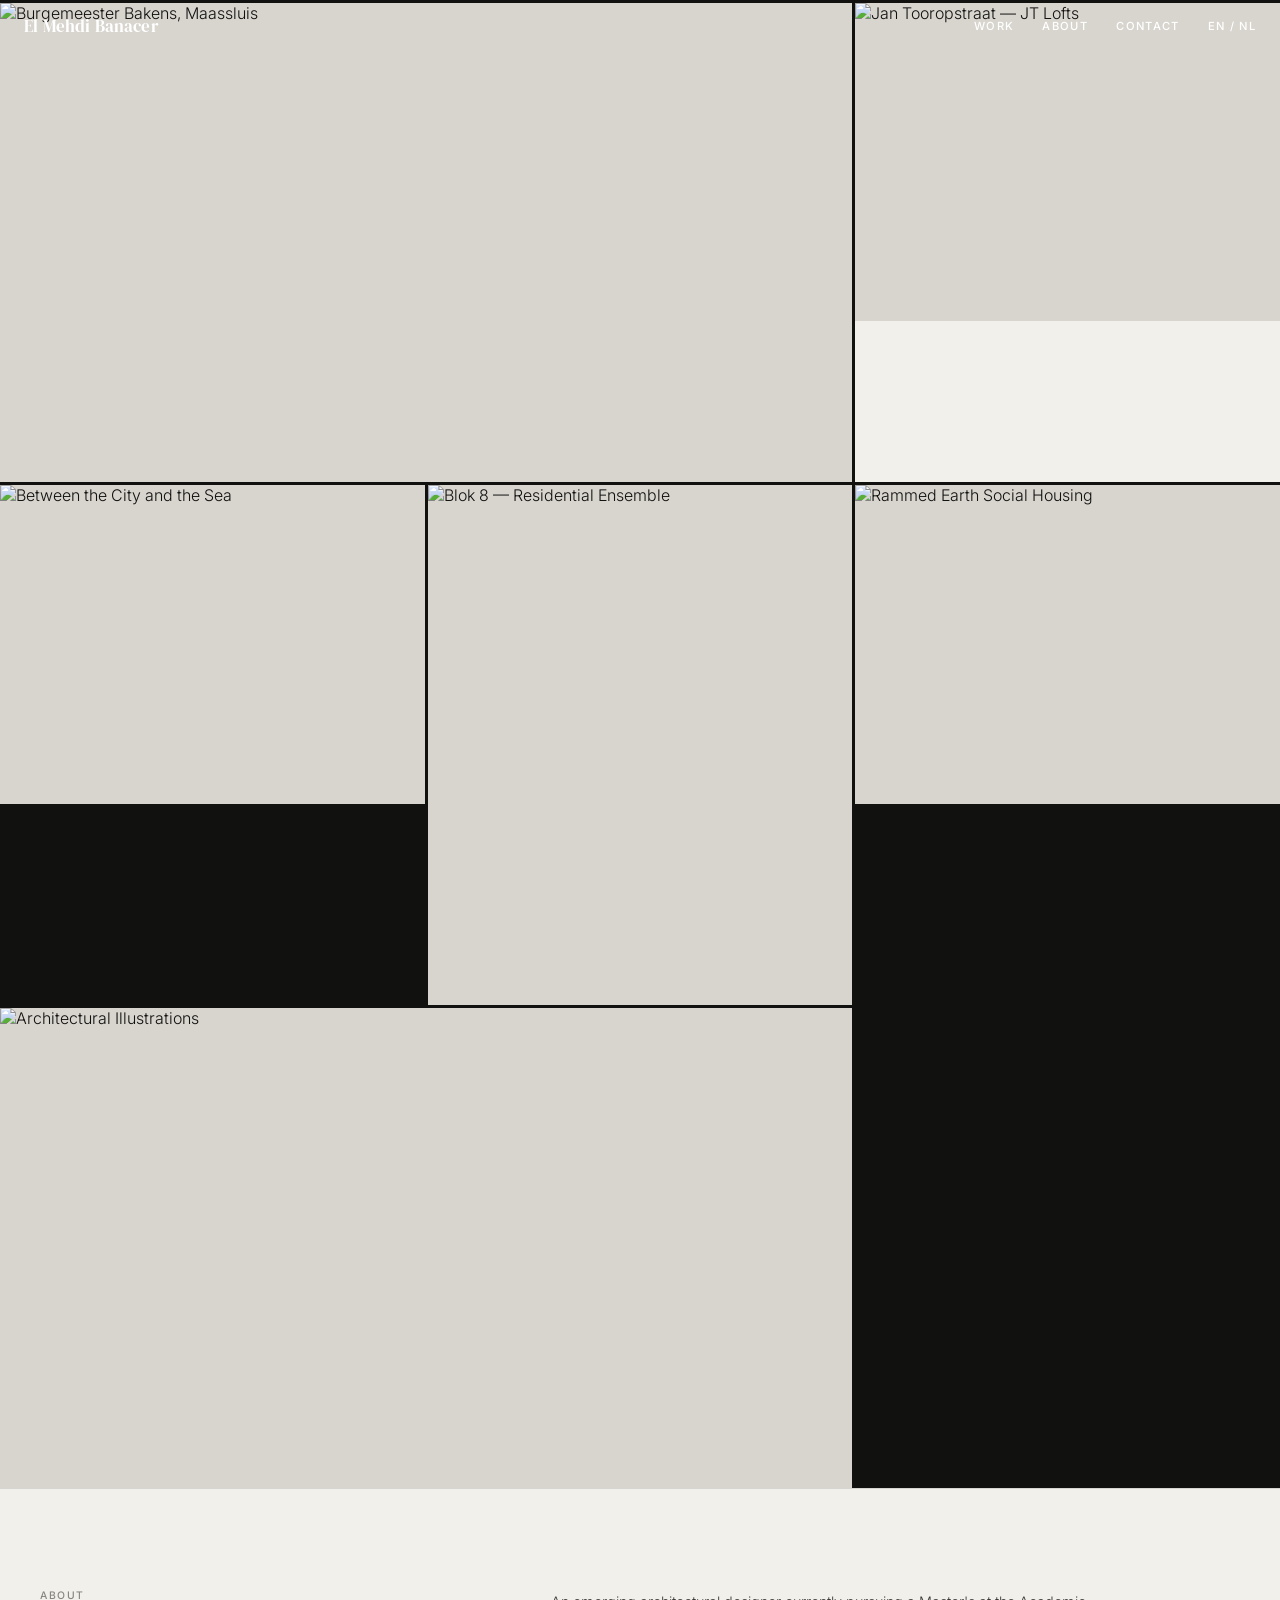
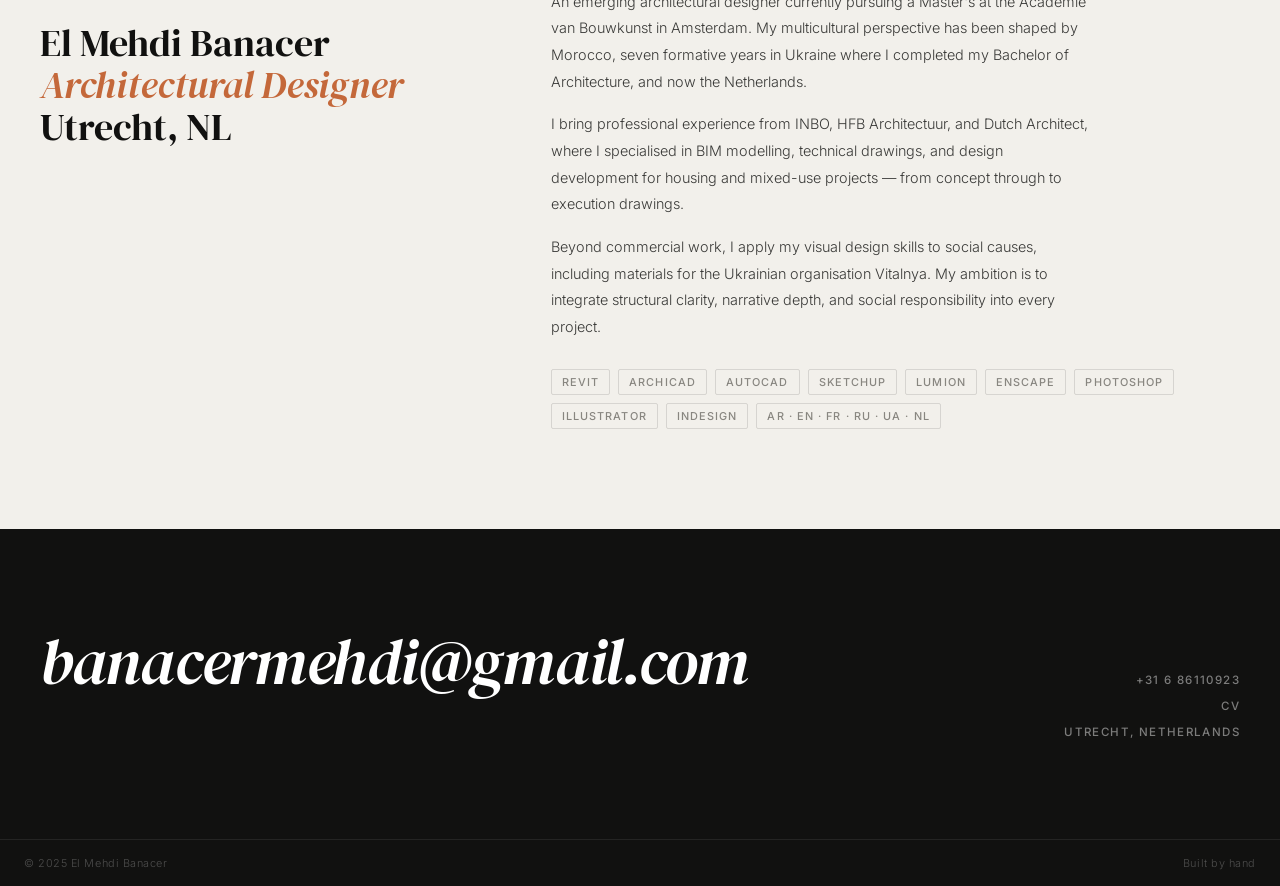
==== commit 44c0160c: "Add files via upload" ====
--- a/index.html
+++ b/index.html
@@ -3,7 +3,7 @@
 <head>
   <meta charset="UTF-8" />
   <meta name="viewport" content="width=device-width, initial-scale=1.0" />
-  <title>El Mehdi — Architectural Designer</title>
+  <title>El Mehdi Banacer — Architectural Designer</title>
   <link rel="preconnect" href="https://fonts.googleapis.com" />
   <link rel="preconnect" href="https://fonts.gstatic.com" crossorigin />
   <link href="https://fonts.googleapis.com/css2?family=DM+Serif+Display:ital@0;1&family=Inter:wght@300;400;500&display=swap" rel="stylesheet" />
@@ -11,137 +11,135 @@
 </head>
 <body>
 
-  <!-- NAV -->
   <nav id="nav">
-    <a href="#" class="nav-logo">El Mehdi</a>
+    <a href="#" class="nav-logo">El Mehdi Banacer</a>
     <div class="nav-right">
+      <a href="#work">Work</a>
       <a href="#about">About</a>
       <a href="#contact">Contact</a>
       <span class="nav-lang">EN / NL</span>
     </div>
   </nav>
 
-  <!-- GRID -->
   <main class="grid" id="work">
 
-    <!-- Item 1 — large, spans 2 cols -->
+    <!-- 01 Maassluis -->
     <article class="cell cell--wide" data-index="01">
-      <a href="projects/project-carbon.html" class="cell-link">
+      <a href="projects/project-maassluis.html" class="cell-link">
         <div class="cell-img">
-          <img src="images/project-1.jpg" alt="Spanderswoudstraat Carbon Study" loading="lazy" />
+          <img src="images/project-1.jpg" alt="Burgemeester Bakens, Maassluis" loading="lazy" />
           <div class="cell-placeholder"></div>
         </div>
         <div class="cell-info">
-          <span class="cell-cat">Sustainability Research</span>
-          <h2 class="cell-title">Spanderswoudstraat<br>Carbon Study</h2>
-          <span class="cell-year">2024</span>
+          <span class="cell-cat">Housing · Urban Design</span>
+          <h2 class="cell-title">Burgemeester Bakens<br>Maassluis</h2>
+          <span class="cell-year">HFB Architectuur · 2024</span>
         </div>
       </a>
     </article>
 
-    <!-- Item 2 -->
+    <!-- 02 Jan Tooropstraat -->
     <article class="cell" data-index="02">
+      <a href="projects/project-jantooropstraat.html" class="cell-link">
+        <div class="cell-img">
+          <img src="images/project-2.jpg" alt="Jan Tooropstraat — JT Lofts" loading="lazy" />
+          <div class="cell-placeholder"></div>
+        </div>
+        <div class="cell-info">
+          <span class="cell-cat">Adaptive Reuse · Permit</span>
+          <h2 class="cell-title">Jan Tooropstraat<br>JT Lofts</h2>
+          <span class="cell-year">Dutch Architect · 2025</span>
+        </div>
+      </a>
+    </article>
+
+    <!-- 03 Between the City and the Sea -->
+    <article class="cell" data-index="03">
+      <a href="projects/project-citysea.html" class="cell-link">
+        <div class="cell-img">
+          <img src="images/project-3.jpg" alt="Between the City and the Sea" loading="lazy" />
+          <div class="cell-placeholder"></div>
+        </div>
+        <div class="cell-info">
+          <span class="cell-cat">Urban Design · Academy</span>
+          <h2 class="cell-title">Between the City<br>and the Sea</h2>
+          <span class="cell-year">Academie van Bouwkunst</span>
+        </div>
+      </a>
+    </article>
+
+    <!-- 04 Blok 8 -->
+    <article class="cell cell--tall" data-index="04">
+      <a href="projects/project-blok8.html" class="cell-link">
+        <div class="cell-img">
+          <img src="images/project-4.jpg" alt="Blok 8 — Residential Ensemble" loading="lazy" />
+          <div class="cell-placeholder"></div>
+        </div>
+        <div class="cell-info">
+          <span class="cell-cat">Residential · Detailing</span>
+          <h2 class="cell-title">Blok 8<br>Residential Ensemble</h2>
+          <span class="cell-year">HFB Architectuur</span>
+        </div>
+      </a>
+    </article>
+
+    <!-- 05 Rammed Earth -->
+    <article class="cell" data-index="05">
       <a href="projects/project-earth.html" class="cell-link">
         <div class="cell-img">
-          <img src="images/project-2.jpg" alt="Rammed Earth Social Housing" loading="lazy" />
+          <img src="images/project-5.jpg" alt="Rammed Earth Social Housing" loading="lazy" />
           <div class="cell-placeholder"></div>
         </div>
         <div class="cell-info">
           <span class="cell-cat">Material Research</span>
           <h2 class="cell-title">Rammed Earth<br>Social Housing</h2>
-          <span class="cell-year">2024</span>
+          <span class="cell-year">Master's Research</span>
         </div>
       </a>
     </article>
 
-    <!-- Item 3 -->
-    <article class="cell" data-index="03">
-      <a href="projects/project-bim.html" class="cell-link">
+    <!-- 06 Illustrations -->
+    <article class="cell cell--wide" data-index="06">
+      <a href="projects/project-illustrations.html" class="cell-link">
         <div class="cell-img">
-          <img src="images/project-3.jpg" alt="Revit Automation" loading="lazy" />
+          <img src="images/project-6.jpg" alt="Architectural Illustrations" loading="lazy" />
           <div class="cell-placeholder"></div>
         </div>
         <div class="cell-info">
-          <span class="cell-cat">Technical Practice · BIM</span>
-          <h2 class="cell-title">Revit Automation<br>Dynamo / Python</h2>
-          <span class="cell-year">2024–25</span>
-        </div>
-      </a>
-    </article>
-
-    <!-- Item 4 — tall -->
-    <article class="cell cell--tall" data-index="04">
-      <a href="projects/project-civic.html" class="cell-link">
-        <div class="cell-img">
-          <img src="images/project-4.jpg" alt="Civic and Community Visual Work" loading="lazy" />
-          <div class="cell-placeholder"></div>
-        </div>
-        <div class="cell-info">
-          <span class="cell-cat">Graphic Design · Community</span>
-          <h2 class="cell-title">Civic &amp;<br>Community Work</h2>
-          <span class="cell-year">2023–24</span>
-        </div>
-      </a>
-    </article>
-
-    <!-- Item 5 -->
-    <article class="cell" data-index="05">
-      <a href="projects/project-bessemerlaan.html" class="cell-link">
-        <div class="cell-img">
-          <img src="images/project-5.jpg" alt="Bessemerlaan 43 — Omgevingsvergunning" loading="lazy" />
-          <div class="cell-placeholder"></div>
-        </div>
-        <div class="cell-info">
-          <span class="cell-cat">Technical Documentation</span>
-          <h2 class="cell-title">Bessemerlaan 43<br>Omgevingsvergunning</h2>
-          <span class="cell-year">2025</span>
-        </div>
-      </a>
-    </article>
-
-    <!-- Item 6 — wide -->
-    <article class="cell cell--wide" data-index="06">
-      <a href="projects/project-master.html" class="cell-link">
-        <div class="cell-img">
-          <img src="images/project-6.jpg" alt="AHK Master's Research" loading="lazy" />
-          <div class="cell-placeholder"></div>
-        </div>
-        <div class="cell-info">
-          <span class="cell-cat">Academic Research · AHK</span>
-          <h2 class="cell-title">Master's Research<br>Academie van Bouwkunst</h2>
-          <span class="cell-year">2023–present</span>
+          <span class="cell-cat">Visualization · Various Projects</span>
+          <h2 class="cell-title">Illustrations<br>Lumion · Enscape · Photoshop</h2>
+          <span class="cell-year">INBO · HFB · 2022–25</span>
         </div>
       </a>
     </article>
 
   </main>
 
-  <!-- ABOUT -->
   <section id="about" class="about">
     <div class="about-grid">
       <div class="about-left">
         <p class="about-label">About</p>
-        <h2 class="about-title">El Mehdi<br><em>Architectural Designer</em><br>Utrecht, NL</h2>
+        <h2 class="about-title">El Mehdi Banacer<br><em>Architectural Designer</em><br>Utrecht, NL</h2>
       </div>
       <div class="about-right">
-        <p>Seven years of architecture in Kharkiv, Ukraine. Relocated to the Netherlands in 2022. Practice moves between hand drawing, computational tools, and material research.</p>
-        <p>At Bouwadvies Mur I prepare omgevingsvergunning applications, NEN 2580 calculations, and technical documentation for residential renovation. At the Academie van Bouwkunst I am completing a Master's focused on sustainable and earth-based construction.</p>
-        <p>Social Changemaker, Social Hub Foundation. Graphic design for Vitalnya Ukrainian humanitarian organisation. Co-organiser, Lichtmars 2024, Utrecht.</p>
+        <p>An emerging architectural designer currently pursuing a Master's at the Academie van Bouwkunst in Amsterdam. My multicultural perspective has been shaped by Morocco, seven formative years in Ukraine where I completed my Bachelor of Architecture, and now the Netherlands.</p>
+        <p>I bring professional experience from INBO, HFB Architectuur, and Dutch Architect, where I specialised in BIM modelling, technical drawings, and design development for housing and mixed-use projects — from concept through to execution drawings.</p>
+        <p>Beyond commercial work, I apply my visual design skills to social causes, including materials for the Ukrainian organisation Vitalnya. My ambition is to integrate structural clarity, narrative depth, and social responsibility into every project.</p>
         <div class="about-skills">
-          <span>Revit</span><span>Dynamo</span><span>AutoCAD</span>
-          <span>Adobe Suite</span><span>Figma</span><span>Python</span>
-          <span>NL · EN · FR · AR · UA</span>
+          <span>Revit</span><span>Archicad</span><span>AutoCAD</span>
+          <span>SketchUp</span><span>Lumion</span><span>Enscape</span>
+          <span>Photoshop</span><span>Illustrator</span><span>InDesign</span>
+          <span>AR · EN · FR · RU · UA · NL</span>
         </div>
       </div>
     </div>
   </section>
 
-  <!-- CONTACT -->
   <section id="contact" class="contact">
     <div class="contact-inner">
-      <a href="mailto:hello@elmehdi.nl" class="contact-email">hello@elmehdi.nl</a>
+      <a href="mailto:banacermehdi@gmail.com" class="contact-email">banacermehdi@gmail.com</a>
       <div class="contact-meta">
-        <a href="https://linkedin.com/in/elmehdi" target="_blank" rel="noopener">LinkedIn</a>
+        <a href="tel:+31686110923">+31 6 86110923</a>
         <a href="cv.pdf" target="_blank">CV</a>
         <span>Utrecht, Netherlands</span>
       </div>
@@ -149,7 +147,7 @@
   </section>
 
   <footer>
-    <span>© 2025 El Mehdi</span>
+    <span>© 2025 El Mehdi Banacer</span>
     <span>Built by hand</span>
   </footer>
 
--- a/style.css
+++ b/style.css
@@ -501,14 +501,20 @@
 }
 
 .proj-gallery img {
-  aspect-ratio: 4/3;
   width: 100%;
+  height: 100%;
   background: #d8d5ce;
 }
 
+/* big image on top, spanning both columns */
 .proj-gallery .full {
   grid-column: 1 / -1;
   aspect-ratio: 16/9;
+}
+
+/* the two below sit side by side */
+.proj-gallery .half {
+  aspect-ratio: 4/3;
 }
 
 .proj-nav {
